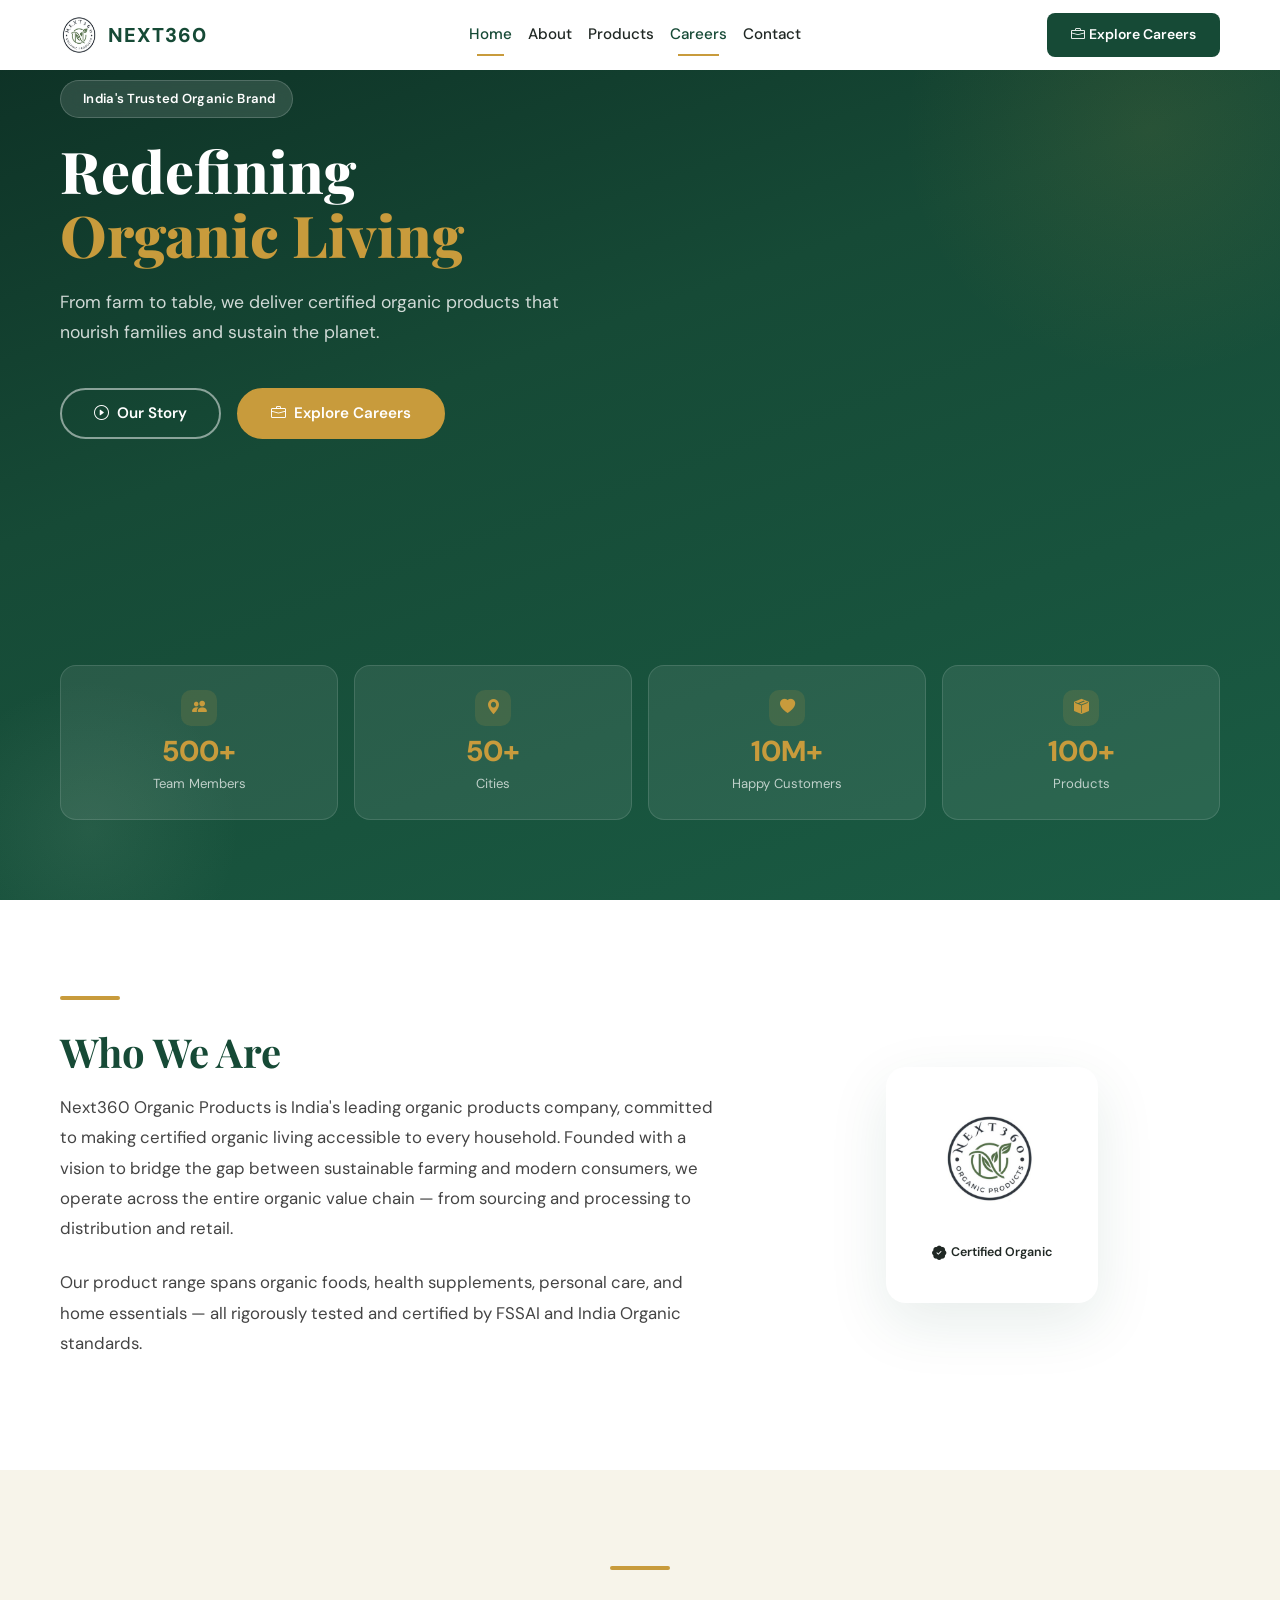
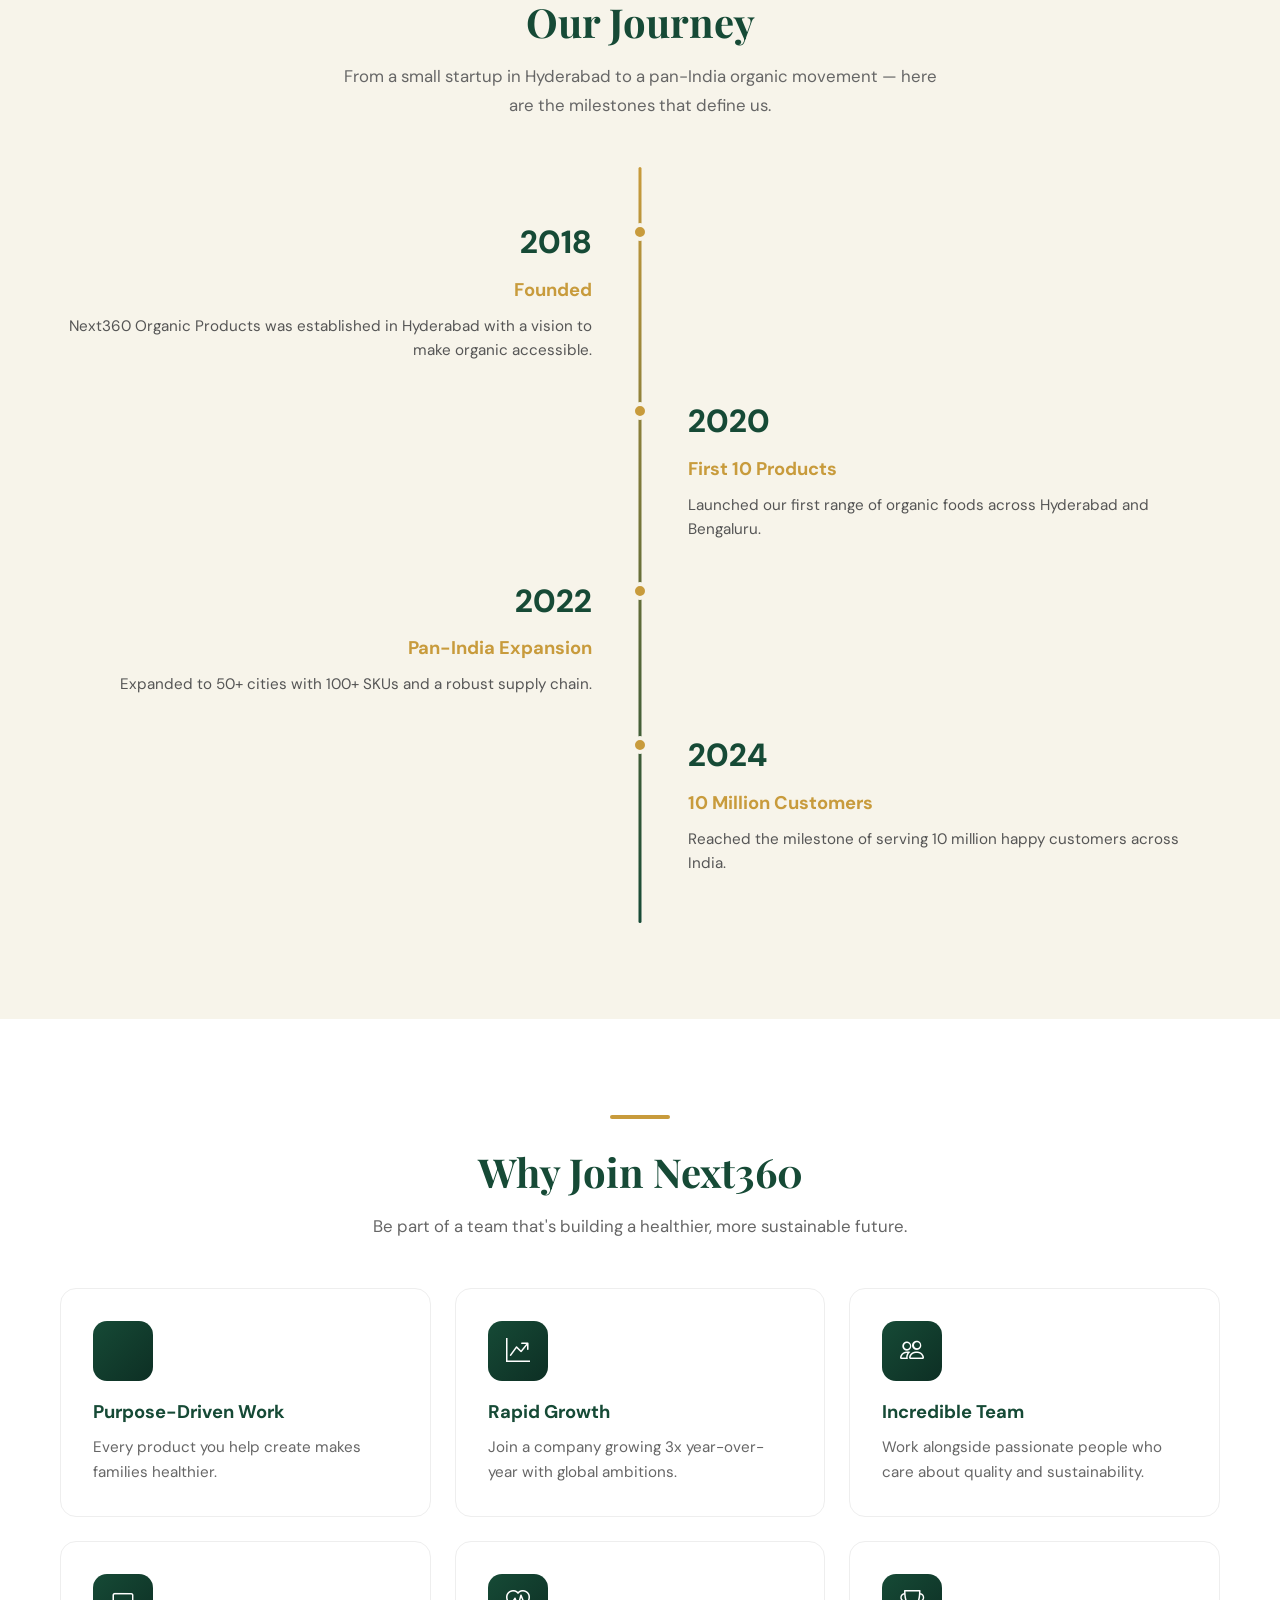
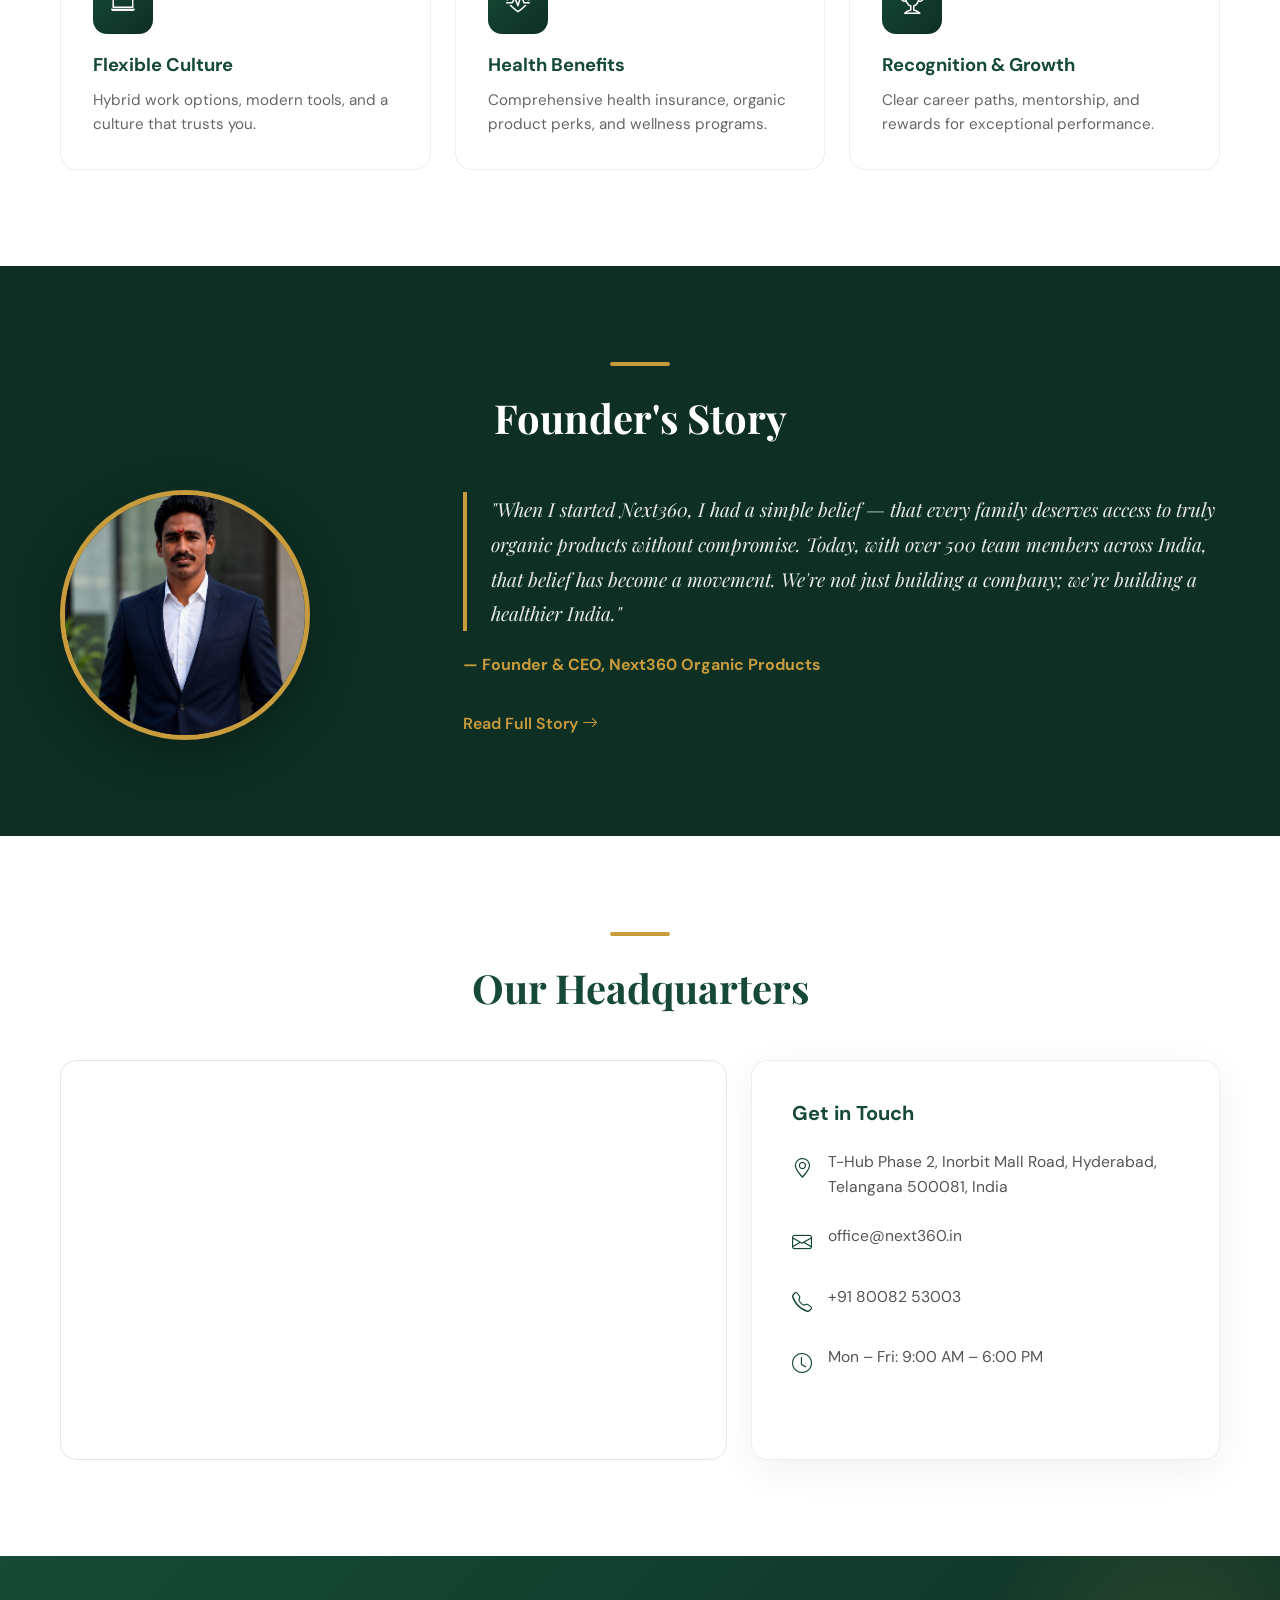
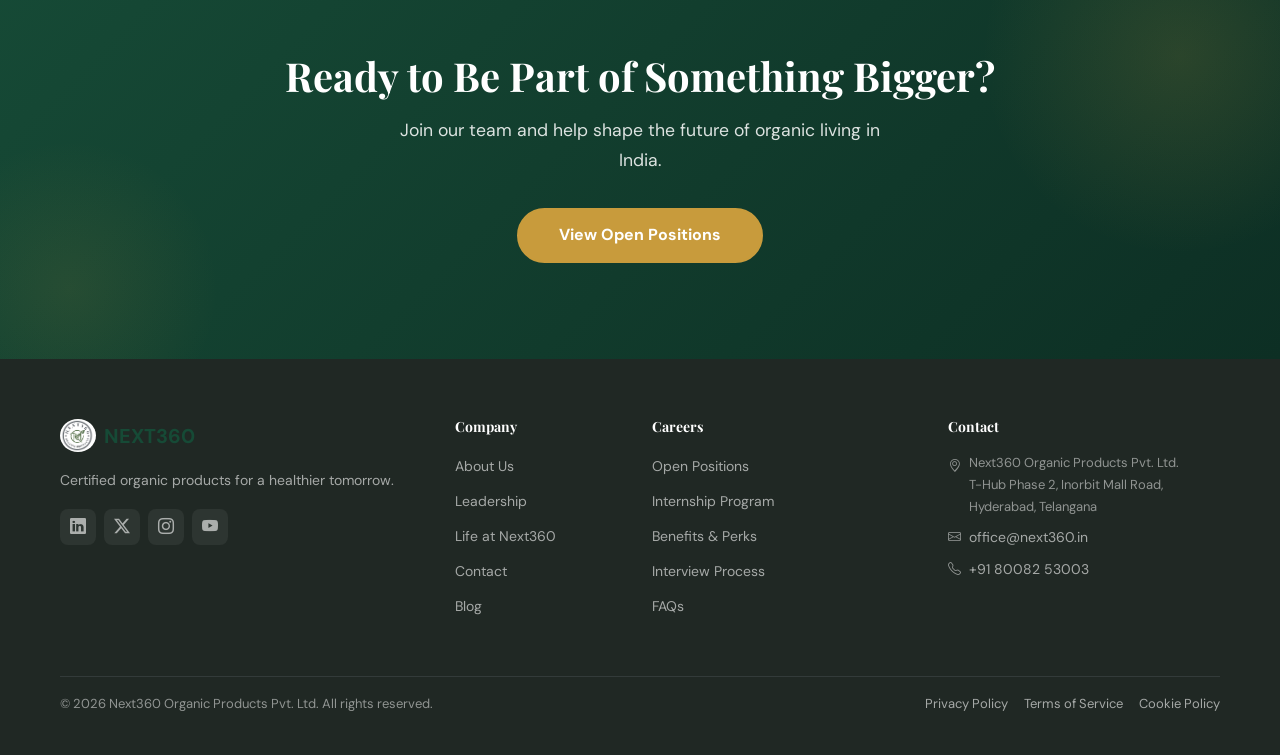
==== home/index.html @ 80139f99 "feat: add Next360 organic website home pages (index, about, products, contact, styles, main.js)" ====
<!DOCTYPE html>
<html lang="en">
<head>
    <meta charset="UTF-8">
    <meta name="viewport" content="width=device-width, initial-scale=1.0">
    <title>Next360 Organic Products | Certified Organic Living</title>
    <meta name="description" content="Next360 Organic Products - India's leading organic products company. Farm to table certified organic foods, supplements, and essentials.">
    <link href="https://cdn.jsdelivr.net/npm/bootstrap@5.3.3/dist/css/bootstrap.min.css" rel="stylesheet">
    <link href="https://cdn.jsdelivr.net/npm/bootstrap-icons@1.11.3/font/bootstrap-icons.min.css" rel="stylesheet">
    <link href="https://fonts.googleapis.com/css2?family=DM+Sans:wght@400;500;600;700;800&family=Playfair+Display:wght@400;600;700;800&display=swap" rel="stylesheet">
    <link rel="stylesheet" href="styles.css">
    <style>
        :root {
            --nx-green: #164A36;
            --nx-green-dark: #0D2F24;
            --nx-cream: #F7F4EA;
            --nx-gold: #C89B3C;
            --nx-charcoal: #202824;
        }

        * {
            margin: 0;
            padding: 0;
            box-sizing: border-box;
        }

        body {
            font-family: 'DM Sans', sans-serif;
            color: var(--nx-charcoal);
            overflow-x: hidden;
        }

        h1, h2, h3, h4, h5, h6, .font-playfair {
            font-family: 'Playfair Display', serif;
        }

        /* ============================================
           NAVBAR
        ============================================ */
        .navbar {
            transition: all 0.4s ease;
            padding: 1rem 0;
            z-index: 1050;
        }

        .navbar.scrolled {
            background: rgba(255, 255, 255, 0.97) !important;
            box-shadow: 0 4px 30px rgba(0, 0, 0, 0.08);
            padding: 0.6rem 0;
        }

        .navbar-brand img {
            height: 40px;
        }

        .navbar-brand .brand-text {
            font-family: 'DM Sans', sans-serif;
            font-weight: 800;
            font-size: 1.35rem;
            color: var(--nx-green);
            letter-spacing: 0.5px;
        }

        .navbar .nav-link {
            font-weight: 500;
            font-size: 0.95rem;
            color: var(--nx-charcoal);
            padding: 0.5rem 1rem;
            transition: color 0.3s ease;
            position: relative;
        }

        .navbar .nav-link::after {
            content: '';
            position: absolute;
            bottom: 0;
            left: 1rem;
            width: 0;
            height: 2px;
            background: var(--nx-gold);
            transition: width 0.3s ease;
        }

        .navbar .nav-link:hover::after,
        .navbar .nav-link.active::after {
            width: calc(100% - 2rem);
        }

        .navbar .nav-link:hover,
        .navbar .nav-link.active {
            color: var(--nx-green);
        }

        .btn-cta-green {
            background: var(--nx-green);
            color: #fff;
            border: none;
            padding: 0.6rem 1.6rem;
            border-radius: 50px;
            font-weight: 600;
            font-size: 0.9rem;
            transition: all 0.3s ease;
        }

        .btn-cta-green:hover {
            background: var(--nx-green-dark);
            color: #fff;
            transform: translateY(-2px);
            box-shadow: 0 6px 20px rgba(22, 74, 54, 0.3);
        }

        .navbar-toggler {
            border: none;
            padding: 0.4rem;
        }

        .navbar-toggler:focus {
            box-shadow: none;
        }

        /* ============================================
           HERO SECTION
        ============================================ */
        .hero {
            min-height: 100vh;
            background: linear-gradient(160deg, var(--nx-green-dark) 0%, var(--nx-green) 40%, #1a5c44 100%);
            position: relative;
            display: flex;
            flex-direction: column;
            justify-content: center;
            overflow: hidden;
        }

        .hero::before {
            content: '';
            position: absolute;
            top: -120px;
            right: -120px;
            width: 500px;
            height: 500px;
            border-radius: 50%;
            background: radial-gradient(circle, rgba(200,155,60,0.10) 0%, transparent 70%);
            pointer-events: none;
            z-index: 0;
        }

        .hero::after {
            content: '';
            position: absolute;
            bottom: -80px;
            left: -60px;
            width: 300px;
            height: 300px;
            border-radius: 50%;
            background: radial-gradient(circle, rgba(143,175,154,0.12) 0%, transparent 70%);
            pointer-events: none;
            z-index: 0;
        }

        .hero-content {
            position: relative;
            z-index: 2;
            padding-top: 80px;
        }

        .hero h1 {
            font-size: 3.6rem;
            font-weight: 800;
            color: #fff;
            line-height: 1.12;
            margin-bottom: 1.25rem;
        }

        .hero h1 .highlight {
            color: var(--nx-gold);
        }

        .hero .hero-sub {
            font-size: 1.1rem;
            color: rgba(255,255,255,0.8);
            max-width: 520px;
            line-height: 1.75;
            margin-bottom: 2.5rem;
        }

        .btn-hero-outline {
            border: 2px solid rgba(255,255,255,0.5);
            color: #fff;
            background: transparent;
            padding: 0.75rem 2rem;
            border-radius: 50px;
            font-weight: 600;
            font-size: 0.95rem;
            transition: all 0.3s ease;
        }

        .btn-hero-outline:hover {
            background: #fff;
            color: var(--nx-green);
            border-color: #fff;
            transform: translateY(-2px);
        }

        .btn-hero-gold {
            background: var(--nx-gold);
            color: #fff;
            border: 2px solid var(--nx-gold);
            padding: 0.75rem 2rem;
            border-radius: 50px;
            font-weight: 600;
            font-size: 0.95rem;
            transition: all 0.3s ease;
        }

        .btn-hero-gold:hover {
            background: #b8892f;
            border-color: #b8892f;
            color: #fff;
            transform: translateY(-2px);
            box-shadow: 0 8px 25px rgba(200, 155, 60, 0.35);
        }

        .hero-stats {
            position: relative;
            z-index: 2;
            margin-top: auto;
            padding-bottom: 80px;
        }

        .stat-card {
            background: rgba(255,255,255,0.08);
            border: 1px solid rgba(255,255,255,0.12);
            border-radius: 16px;
            padding: 1.5rem 1rem;
            text-align: center;
            transition: transform 0.3s ease, background 0.3s ease;
        }

        .stat-card:hover {
            transform: translateY(-4px);
            background: rgba(255,255,255,0.14);
        }

        .stat-card .stat-number {
            font-family: 'DM Sans', sans-serif;
            font-weight: 800;
            font-size: 1.8rem;
            color: var(--nx-gold);
            display: block;
            line-height: 1.2;
        }

        .stat-card .stat-label {
            font-size: 0.82rem;
            color: rgba(255,255,255,0.7);
            margin-top: 0.25rem;
            display: block;
        }

        .stat-icon {
            width: 36px;
            height: 36px;
            border-radius: 10px;
            background: rgba(200,155,60,0.15);
            display: inline-flex;
            align-items: center;
            justify-content: center;
            margin-bottom: 0.5rem;
            font-size: 0.95rem;
            color: var(--nx-gold);
        }

        .hero-badge {
            display: inline-flex;
            align-items: center;
            gap: 6px;
            background: rgba(255,255,255,0.12);
            backdrop-filter: blur(8px);
            border: 1px solid rgba(255,255,255,0.18);
            color: #fff;
            font-size: 0.82rem;
            font-weight: 600;
            padding: 7px 16px;
            border-radius: 99px;
            margin-bottom: 1.2rem;
            letter-spacing: 0.3px;
        }

        .hero-badge i {
            color: var(--nx-gold);
            font-size: 0.9rem;
        }

        @keyframes fadeInUp {
            from { opacity: 0; transform: translateY(24px); }
            to { opacity: 1; transform: translateY(0); }
        }

        .animate-fade-in {
            animation: fadeInUp 0.7s ease both;
        }

        .animate-fade-in:nth-child(2) { animation-delay: 0.1s; }
        .animate-fade-in:nth-child(3) { animation-delay: 0.2s; }
        .animate-fade-in:nth-child(4) { animation-delay: 0.3s; }

        .scroll-indicator {
            display: none;
        }

        .scroll-indicator i {
            font-size: 1.5rem;
            color: rgba(255, 255, 255, 0.6);
        }

        @keyframes scrollBounce {
            0%, 100% { transform: translateX(-50%) translateY(0); }
            50% { transform: translateX(-50%) translateY(10px); }
        }

        /* ============================================
           SECTION COMMON
        ============================================ */
        .section-padding {
            padding: 6rem 0;
        }

        .section-title {
            font-weight: 700;
            font-size: 2.5rem;
            color: var(--nx-green);
            margin-bottom: 1rem;
        }

        .section-subtitle {
            color: #666;
            font-size: 1.05rem;
            max-width: 600px;
        }

        .title-accent {
            display: inline-block;
            width: 60px;
            height: 4px;
            background: var(--nx-gold);
            border-radius: 2px;
            margin-bottom: 1.25rem;
        }

        /* ============================================
           OVERVIEW SECTION
        ============================================ */
        .overview-section .overview-text p {
            font-size: 1.05rem;
            line-height: 1.8;
            color: #444;
        }

        .overview-logo-wrapper {
            display: flex;
            justify-content: center;
            align-items: center;
        }

        .overview-logo-card {
            position: relative;
            background: var(--bg);
            border-radius: 20px;
            padding: 2rem;
            box-shadow: 0 20px 60px rgba(22,74,54,0.10);
            display: flex;
            flex-direction: column;
            align-items: center;
            gap: 1rem;
        }

        .overview-logo-card img {
            width: 120px;
            height: 120px;
            object-fit: contain;
            border-radius: 50%;
            border: 3px solid var(--primary);
            padding: 8px;
            background: var(--bg-alt);
        }

        .overview-logo-ring {
            position: absolute;
            inset: -6px;
            border-radius: 24px;
            border: 2px dashed var(--primary-light);
            opacity: 0.35;
            pointer-events: none;
        }

        .overview-logo-badge {
            font-size: 0.78rem;
            font-weight: 600;
            color: var(--primary);
            background: var(--bg-alt);
            padding: 6px 14px;
            border-radius: 99px;
            display: inline-flex;
            align-items: center;
            gap: 5px;
        }

        .overview-logo-badge i {
            font-size: 0.9rem;
        }

        /* ============================================
           MILESTONES / TIMELINE
        ============================================ */
        .milestones-section {
            background: var(--nx-cream);
        }

        .timeline {
            position: relative;
            padding: 2rem 0;
        }

        .timeline::before {
            content: '';
            position: absolute;
            top: 0;
            left: 50%;
            transform: translateX(-50%);
            width: 3px;
            height: 100%;
            background: linear-gradient(to bottom, var(--nx-gold), var(--nx-green));
            border-radius: 2px;
        }

        .timeline-item {
            position: relative;
            width: 50%;
            padding: 1rem 3rem;
        }

        .timeline-item:nth-child(odd) {
            left: 0;
            text-align: right;
            padding-right: 3rem;
            padding-left: 0;
        }

        .timeline-item:nth-child(even) {
            left: 50%;
            text-align: left;
            padding-left: 3rem;
            padding-right: 0;
        }

        .timeline-dot {
            position: absolute;
            top: 1.5rem;
            width: 18px;
            height: 18px;
            background: var(--nx-gold);
            border: 4px solid var(--nx-cream);
            border-radius: 50%;
            z-index: 2;
        }

        .timeline-item:nth-child(odd) .timeline-dot {
            right: -9px;
        }

        .timeline-item:nth-child(even) .timeline-dot {
            left: -9px;
        }

        .timeline-year {
            font-family: 'DM Sans', sans-serif;
            font-weight: 800;
            font-size: 2rem;
            color: var(--nx-green);
            margin-bottom: 0.3rem;
        }

        .timeline-title {
            font-family: 'DM Sans', sans-serif;
            font-weight: 700;
            font-size: 1.15rem;
            color: var(--nx-gold);
            margin-bottom: 0.5rem;
        }

        .timeline-desc {
            font-size: 0.95rem;
            color: #555;
            line-height: 1.6;
        }

        /* ============================================
           WHY JOIN
        ============================================ */
        .feature-card {
            background: #fff;
            border: 1px solid #eee;
            border-radius: 16px;
            padding: 2rem;
            transition: all 0.35s ease;
            height: 100%;
        }

        .feature-card:hover {
            transform: translateY(-8px);
            box-shadow: 0 20px 50px rgba(22, 74, 54, 0.1);
            border-color: var(--nx-green);
        }

        .feature-icon {
            width: 60px;
            height: 60px;
            background: linear-gradient(135deg, var(--nx-green), var(--nx-green-dark));
            border-radius: 14px;
            display: flex;
            align-items: center;
            justify-content: center;
            margin-bottom: 1.25rem;
        }

        .feature-icon i {
            font-size: 1.5rem;
            color: #fff;
        }

        .feature-card h5 {
            font-family: 'DM Sans', sans-serif;
            font-weight: 700;
            font-size: 1.15rem;
            margin-bottom: 0.75rem;
            color: var(--nx-green);
        }

        .feature-card p {
            font-size: 0.95rem;
            color: #666;
            line-height: 1.6;
            margin: 0;
        }

        /* ============================================
           FOUNDER SECTION
        ============================================ */
        .founder-section {
            background: var(--nx-green-dark);
            color: #fff;
        }

        .founder-section .section-title {
            color: #fff;
        }

        .founder-section .title-accent {
            background: var(--nx-gold);
        }

        .ceo-image {
            width: 250px;
            height: 250px;
            border-radius: 50%;
            object-fit: cover;
            border: 5px solid var(--nx-gold);
            box-shadow: 0 15px 50px rgba(0, 0, 0, 0.3);
        }

        .founder-quote {
            font-family: 'Playfair Display', serif;
            font-size: 1.2rem;
            font-style: italic;
            line-height: 1.8;
            color: rgba(255, 255, 255, 0.9);
            border-left: 4px solid var(--nx-gold);
            padding-left: 1.5rem;
        }

        .founder-attribution {
            font-weight: 700;
            color: var(--nx-gold);
            margin-top: 1.25rem;
            font-size: 1rem;
        }

        .link-read-more {
            color: var(--nx-gold);
            text-decoration: none;
            font-weight: 600;
            transition: color 0.3s ease;
        }

        .link-read-more:hover {
            color: #dbb350;
            text-decoration: underline;
        }

        /* ============================================
           OFFICE LOCATION
        ============================================ */
        .map-placeholder {
            background: var(--nx-green);
            border-radius: 16px;
            min-height: 380px;
            display: flex;
            align-items: center;
            justify-content: center;
            color: #fff;
            font-weight: 600;
            font-size: 1.15rem;
            position: relative;
            overflow: hidden;
        }

        .map-placeholder::before {
            content: '';
            position: absolute;
            width: 200px;
            height: 200px;
            background: rgba(200, 155, 60, 0.1);
            border-radius: 50%;
            top: -50px;
            right: -50px;
        }

        .map-placeholder i {
            font-size: 2rem;
            color: var(--nx-gold);
            margin-bottom: 0.75rem;
            display: block;
        }

        .address-card {
            background: #fff;
            border: 1px solid #eee;
            border-radius: 16px;
            padding: 2.5rem;
            box-shadow: 0 10px 40px rgba(0, 0, 0, 0.06);
        }

        .address-item {
            display: flex;
            align-items: flex-start;
            gap: 1rem;
            margin-bottom: 1.5rem;
        }

        .address-item:last-child {
            margin-bottom: 0;
        }

        .address-item i {
            font-size: 1.25rem;
            color: var(--nx-green);
            margin-top: 0.15rem;
            flex-shrink: 0;
        }

        .address-item span {
            font-size: 0.98rem;
            color: #555;
            line-height: 1.6;
        }

        /* ============================================
           CTA BANNER
        ============================================ */
        .cta-banner {
            background: linear-gradient(135deg, var(--nx-green) 0%, var(--nx-green-dark) 100%);
            position: relative;
            overflow: hidden;
        }

        .cta-banner::before {
            content: '';
            position: absolute;
            top: -100px;
            right: -100px;
            width: 400px;
            height: 400px;
            border-radius: 50%;
            background: radial-gradient(circle, rgba(200, 155, 60, 0.15) 0%, transparent 70%);
        }

        .cta-banner::after {
            content: '';
            position: absolute;
            bottom: -80px;
            left: -80px;
            width: 300px;
            height: 300px;
            border-radius: 50%;
            background: radial-gradient(circle, rgba(200, 155, 60, 0.1) 0%, transparent 70%);
        }

        .cta-banner h2 {
            font-weight: 700;
            font-size: 2.5rem;
            color: #fff;
            margin-bottom: 1rem;
        }

        .cta-banner p {
            font-size: 1.1rem;
            color: rgba(255, 255, 255, 0.85);
            max-width: 500px;
            margin: 0 auto 2rem;
        }

        .btn-cta-gold {
            background: var(--nx-gold);
            color: #fff;
            border: 2px solid var(--nx-gold);
            padding: 0.85rem 2.5rem;
            border-radius: 50px;
            font-weight: 700;
            font-size: 1rem;
            transition: all 0.3s ease;
            position: relative;
            z-index: 2;
        }

        .btn-cta-gold:hover {
            background: #b8892f;
            border-color: #b8892f;
            color: #fff;
            transform: translateY(-3px);
            box-shadow: 0 10px 30px rgba(200, 155, 60, 0.4);
        }

        /* ============================================
           FOOTER
        ============================================ */
        .footer {
            background: var(--nx-charcoal);
            color: rgba(255, 255, 255, 0.75);
        }

        .footer-brand .brand-text {
            font-family: 'DM Sans', sans-serif;
            font-weight: 800;
            font-size: 1.4rem;
            color: #fff;
            letter-spacing: 0.5px;
        }

        .footer-brand img {
            height: 40px;
        }

        .footer-brand p {
            font-size: 0.95rem;
            line-height: 1.7;
            max-width: 300px;
            margin: 1rem 0;
        }

        .footer-social a {
            width: 40px;
            height: 40px;
            border-radius: 50%;
            border: 1px solid rgba(255, 255, 255, 0.2);
            display: inline-flex;
            align-items: center;
            justify-content: center;
            color: rgba(255, 255, 255, 0.7);
            margin-right: 0.5rem;
            transition: all 0.3s ease;
            font-size: 1.05rem;
        }

        .footer-social a:hover {
            background: var(--nx-gold);
            border-color: var(--nx-gold);
            color: #fff;
            transform: translateY(-3px);
        }

        .footer h6 {
            font-family: 'DM Sans', sans-serif;
            font-weight: 700;
            color: #fff;
            font-size: 1.05rem;
            margin-bottom: 1.25rem;
            position: relative;
            padding-bottom: 0.75rem;
        }

        .footer h6::after {
            content: '';
            position: absolute;
            bottom: 0;
            left: 0;
            width: 30px;
            height: 3px;
            background: var(--nx-gold);
            border-radius: 2px;
        }

        .footer-links {
            list-style: none;
            padding: 0;
            margin: 0;
        }

        .footer-links li {
            margin-bottom: 0.65rem;
        }

        .footer-links a {
            color: rgba(255, 255, 255, 0.65);
            text-decoration: none;
            font-size: 0.92rem;
            transition: all 0.3s ease;
            display: inline-flex;
            align-items: center;
            gap: 0.4rem;
        }

        .footer-links a:hover {
            color: var(--nx-gold);
            padding-left: 5px;
        }

        .footer-contact-item {
            display: flex;
            align-items: flex-start;
            gap: 0.75rem;
            margin-bottom: 1rem;
            font-size: 0.92rem;
        }

        .footer-contact-item i {
            color: var(--nx-gold);
            margin-top: 0.2rem;
            flex-shrink: 0;
        }

        .footer-bottom {
            border-top: 1px solid rgba(255, 255, 255, 0.1);
            padding-top: 1.5rem;
            margin-top: 3rem;
        }

        .footer-bottom p {
            font-size: 0.85rem;
            margin: 0;
        }

        .footer-bottom a {
            color: rgba(255, 255, 255, 0.55);
            text-decoration: none;
            margin-left: 1rem;
            transition: color 0.3s ease;
        }

        .footer-bottom a:hover {
            color: var(--nx-gold);
        }

        /* ============================================
           BACK TO TOP
        ============================================ */
        .back-to-top {
            position: fixed;
            bottom: 30px;
            right: 30px;
            width: 48px;
            height: 48px;
            background: var(--nx-green);
            color: #fff;
            border: none;
            border-radius: 50%;
            display: flex;
            align-items: center;
            justify-content: center;
            font-size: 1.25rem;
            cursor: pointer;
            opacity: 0;
            visibility: hidden;
            transition: all 0.4s ease;
            z-index: 1040;
            box-shadow: 0 6px 20px rgba(22, 74, 54, 0.3);
        }

        .back-to-top.visible {
            opacity: 1;
            visibility: visible;
        }

        .back-to-top:hover {
            background: var(--nx-green-dark);
            transform: translateY(-4px);
        }

        /* ============================================
           ANIMATIONS
        ============================================ */
        .fade-up {
            opacity: 0;
            transform: translateY(30px);
            transition: opacity 0.6s ease, transform 0.6s ease;
        }

        .fade-up.visible {
            opacity: 1;
            transform: translateY(0);
        }

        /* ============================================
           RESPONSIVE
        ============================================ */
        @media (max-width: 991.98px) {
            .hero h1 {
                font-size: 2.8rem;
            }

            .stat-card {
                margin-bottom: 1rem;
            }

            .timeline::before {
                left: 20px;
            }

            .timeline-item,
            .timeline-item:nth-child(odd),
            .timeline-item:nth-child(even) {
                width: 100%;
                left: 0;
                text-align: left;
                padding-left: 50px;
                padding-right: 1rem;
            }

            .timeline-item:nth-child(odd) .timeline-dot,
            .timeline-item:nth-child(even) .timeline-dot {
                left: 11px;
                right: auto;
            }

            .section-title {
                font-size: 2rem;
            }

            .cta-banner h2 {
                font-size: 2rem;
            }
        }

        @media (max-width: 575.98px) {
            .hero h1 {
                font-size: 2.2rem;
            }

            .hero .hero-sub {
                font-size: 1rem;
            }

            .hero-stats {
                padding-bottom: 40px;
            }

            .stat-card {
                padding: 1rem 0.75rem;
            }

            .stat-card .stat-number {
                font-size: 1.4rem;
            }

            .ceo-image {
                width: 180px;
                height: 180px;
            }

            .footer-bottom .d-flex {
                flex-direction: column;
                gap: 0.5rem;
            }

            .footer-bottom a {
                margin-left: 0;
            }
        }
    </style>
</head>
<body>

    <!-- ============================================
         NAVBAR
    ============================================ -->
    <nav class="navbar navbar-expand-lg navbar-dark nx-navbar fixed-top">
        <div class="container">
            <a class="navbar-brand d-flex align-items-center gap-2" href="index.html">
                <img src="images/logo.png" alt="Next360 Logo" width="40" height="40" class="rounded-circle">
                <span class="fw-bold fs-5 nx-brand-text">NEXT360</span>
            </a>

            <button class="navbar-toggler border-0" type="button" data-bs-toggle="collapse" data-bs-target="#mainNav" aria-controls="mainNav" aria-expanded="false" aria-label="Toggle navigation">
                <span class="navbar-toggler-icon"></span>
            </button>

            <div class="collapse navbar-collapse" id="mainNav">
                <ul class="navbar-nav mx-auto mb-2 mb-lg-0">
                    <li class="nav-item">
                        <a class="nav-link active" aria-current="page" href="index.html">Home</a>
                    </li>
                    <li class="nav-item">
                        <a class="nav-link" href="about.html">About</a>
                    </li>
                    <li class="nav-item">
                        <a class="nav-link" href="products.html">Products</a>
                    </li>
                    <li class="nav-item">
                        <a class="nav-link" href="../career/next360/index.html">Careers</a>
                    </li>
                    <li class="nav-item">
                        <a class="nav-link" href="contact.html">Contact</a>
                    </li>
                </ul>

                <div class="d-flex align-items-center gap-3">
                    <a href="../career/next360/index.html" class="nx-btn-primary btn-sm d-none d-md-inline-flex align-items-center gap-1">
                        <i class="bi bi-briefcase"></i> Explore Careers
                    </a>
                </div>
            </div>
        </div>
    </nav>

    <!-- ============================================
         HERO SECTION
    ============================================ -->
    <section class="hero" id="hero">
        <div class="container hero-content">
            <div class="row align-items-center">
                <div class="col-lg-7">
                    <div class="hero-badge animate-fade-in"><i class="bi bi-leaf"></i> India's Trusted Organic Brand</div>
                    <h1 class="hero-title animate-fade-in">
                        Redefining<br>
                        <span class="highlight">Organic Living</span>
                    </h1>
                    <p class="hero-sub animate-fade-in">
                        From farm to table, we deliver certified organic products that nourish families and sustain the planet.
                    </p>
                    <div class="d-flex flex-wrap gap-3 animate-fade-in">
                        <a href="about.html" class="btn btn-hero-outline"><i class="bi bi-play-circle me-2"></i>Our Story</a>
                        <a href="../career/next360/index.html" class="btn btn-hero-gold"><i class="bi bi-briefcase me-2"></i>Explore Careers</a>
                    </div>
                </div>
            </div>
        </div>

        <div class="hero-stats">
            <div class="container">
                <div class="row g-3">
                    <div class="col-6 col-lg-3">
                        <div class="stat-card">
                            <div class="stat-icon"><i class="bi bi-people-fill"></i></div>
                            <span class="stat-number">500+</span>
                            <span class="stat-label">Team Members</span>
                        </div>
                    </div>
                    <div class="col-6 col-lg-3">
                        <div class="stat-card">
                            <div class="stat-icon"><i class="bi bi-geo-alt-fill"></i></div>
                            <span class="stat-number">50+</span>
                            <span class="stat-label">Cities</span>
                        </div>
                    </div>
                    <div class="col-6 col-lg-3">
                        <div class="stat-card">
                            <div class="stat-icon"><i class="bi bi-heart-fill"></i></div>
                            <span class="stat-number">10M+</span>
                            <span class="stat-label">Happy Customers</span>
                        </div>
                    </div>
                    <div class="col-6 col-lg-3">
                        <div class="stat-card">
                            <div class="stat-icon"><i class="bi bi-box-seam-fill"></i></div>
                            <span class="stat-number">100+</span>
                            <span class="stat-label">Products</span>
                        </div>
                    </div>
                </div>
            </div>
        </div>

        <div class="scroll-indicator">
            <a href="#overview"><i class="bi bi-chevron-double-down"></i></a>
        </div>
    </section>

    <!-- ============================================
         OVERVIEW SECTION
    ============================================ -->
    <section class="section-padding overview-section" id="overview">
        <div class="container">
            <div class="row align-items-center g-5">
                <div class="col-lg-7 fade-up">
                    <span class="title-accent"></span>
                    <h2 class="section-title">Who We Are</h2>
                    <div class="overview-text">
                        <p class="mb-4">
                            Next360 Organic Products is India's leading organic products company, committed to making certified organic living accessible to every household. Founded with a vision to bridge the gap between sustainable farming and modern consumers, we operate across the entire organic value chain — from sourcing and processing to distribution and retail.
                        </p>
                        <p>
                            Our product range spans organic foods, health supplements, personal care, and home essentials — all rigorously tested and certified by FSSAI and India Organic standards.
                        </p>
                    </div>
                </div>
                <div class="col-lg-5 fade-up">
                    <div class="overview-logo-wrapper">
                        <div class="overview-logo-card">
                            <div class="overview-logo-ring"></div>
                            <img src="images/logo.png" alt="Next360 Organic Products Logo">
                            <span class="overview-logo-badge"><i class="bi bi-patch-check-fill"></i> Certified Organic</span>
                        </div>
                    </div>
                </div>
            </div>
        </div>
    </section>

    <!-- ============================================
         MILESTONES / JOURNEY SECTION
    ============================================ -->
    <section class="section-padding milestones-section" id="journey">
        <div class="container">
            <div class="text-center mb-5 fade-up">
                <span class="title-accent"></span>
                <h2 class="section-title">Our Journey</h2>
                <p class="section-subtitle mx-auto">From a small startup in Hyderabad to a pan-India organic movement — here are the milestones that define us.</p>
            </div>

            <div class="timeline">
                <!-- 2018 -->
                <div class="timeline-item fade-up">
                    <div class="timeline-dot"></div>
                    <div class="timeline-year">2018</div>
                    <div class="timeline-title">Founded</div>
                    <div class="timeline-desc">Next360 Organic Products was established in Hyderabad with a vision to make organic accessible.</div>
                </div>

                <!-- 2020 -->
                <div class="timeline-item fade-up">
                    <div class="timeline-dot"></div>
                    <div class="timeline-year">2020</div>
                    <div class="timeline-title">First 10 Products</div>
                    <div class="timeline-desc">Launched our first range of organic foods across Hyderabad and Bengaluru.</div>
                </div>

                <!-- 2022 -->
                <div class="timeline-item fade-up">
                    <div class="timeline-dot"></div>
                    <div class="timeline-year">2022</div>
                    <div class="timeline-title">Pan-India Expansion</div>
                    <div class="timeline-desc">Expanded to 50+ cities with 100+ SKUs and a robust supply chain.</div>
                </div>

                <!-- 2024 -->
                <div class="timeline-item fade-up">
                    <div class="timeline-dot"></div>
                    <div class="timeline-year">2024</div>
                    <div class="timeline-title">10 Million Customers</div>
                    <div class="timeline-desc">Reached the milestone of serving 10 million happy customers across India.</div>
                </div>
            </div>
        </div>
    </section>

    <!-- ============================================
         WHY JOIN NEXT360
    ============================================ -->
    <section class="section-padding" id="why-join">
        <div class="container">
            <div class="text-center mb-5 fade-up">
                <span class="title-accent"></span>
                <h2 class="section-title">Why Join Next360</h2>
                <p class="section-subtitle mx-auto">Be part of a team that's building a healthier, more sustainable future.</p>
            </div>

            <div class="row g-4">
                <div class="col-lg-4 col-md-6 fade-up">
                    <div class="feature-card">
                        <div class="feature-icon">
                            <i class="bi bi-leaf"></i>
                        </div>
                        <h5>Purpose-Driven Work</h5>
                        <p>Every product you help create makes families healthier.</p>
                    </div>
                </div>

                <div class="col-lg-4 col-md-6 fade-up">
                    <div class="feature-card">
                        <div class="feature-icon">
                            <i class="bi bi-graph-up-arrow"></i>
                        </div>
                        <h5>Rapid Growth</h5>
                        <p>Join a company growing 3x year-over-year with global ambitions.</p>
                    </div>
                </div>

                <div class="col-lg-4 col-md-6 fade-up">
                    <div class="feature-card">
                        <div class="feature-icon">
                            <i class="bi bi-people"></i>
                        </div>
                        <h5>Incredible Team</h5>
                        <p>Work alongside passionate people who care about quality and sustainability.</p>
                    </div>
                </div>

                <div class="col-lg-4 col-md-6 fade-up">
                    <div class="feature-card">
                        <div class="feature-icon">
                            <i class="bi bi-laptop"></i>
                        </div>
                        <h5>Flexible Culture</h5>
                        <p>Hybrid work options, modern tools, and a culture that trusts you.</p>
                    </div>
                </div>

                <div class="col-lg-4 col-md-6 fade-up">
                    <div class="feature-card">
                        <div class="feature-icon">
                            <i class="bi bi-heart-pulse"></i>
                        </div>
                        <h5>Health Benefits</h5>
                        <p>Comprehensive health insurance, organic product perks, and wellness programs.</p>
                    </div>
                </div>

                <div class="col-lg-4 col-md-6 fade-up">
                    <div class="feature-card">
                        <div class="feature-icon">
                            <i class="bi bi-trophy"></i>
                        </div>
                        <h5>Recognition &amp; Growth</h5>
                        <p>Clear career paths, mentorship, and rewards for exceptional performance.</p>
                    </div>
                </div>
            </div>
        </div>
    </section>

    <!-- ============================================
         FOUNDER SECTION
    ============================================ -->
    <section class="section-padding founder-section" id="founder">
        <div class="container">
            <div class="text-center mb-5 fade-up">
                <span class="title-accent"></span>
                <h2 class="section-title">Founder's Story</h2>
            </div>

            <div class="row align-items-center g-5 fade-up">
                <div class="col-lg-4 text-center">
                    <img src="images/ceo.png" alt="Founder & CEO - Next360 Organic Products" class="ceo-image">
                </div>
                <div class="col-lg-8">
                    <blockquote class="founder-quote">
                        "When I started Next360, I had a simple belief — that every family deserves access to truly organic products without compromise. Today, with over 500 team members across India, that belief has become a movement. We're not just building a company; we're building a healthier India."
                    </blockquote>
                    <p class="founder-attribution">— Founder &amp; CEO, Next360 Organic Products</p>
                    <a href="about.html" class="link-read-more mt-3 d-inline-block">Read Full Story <i class="bi bi-arrow-right"></i></a>
                </div>
            </div>
        </div>
    </section>

    <!-- ============================================
         OFFICE LOCATION
    ============================================ -->
    <section class="section-padding" id="office">
        <div class="container">
            <div class="text-center mb-5 fade-up">
                <span class="title-accent"></span>
                <h2 class="section-title">Our Headquarters</h2>
            </div>

            <div class="row g-4 align-items-stretch">
                <div class="col-lg-7 fade-up">
                    <div style="border-radius:16px;overflow:hidden;height:400px;border:1px solid var(--border);">
                        <iframe src="https://www.google.com/maps/embed?pb=!1m18!1m12!1m3!1d3806.2!2d78.3856!3d17.4393!2m3!1f0!2f0!3f0!3m2!1i1024!2i768!4f13.1!3m3!1m2!1s0x3bcb99c2e3e3e3e3%3A0x1234567890abcdef!2sT-Hub%20Phase%202!5e0!3m2!1sen!2sin!4v1234567890" width="100%" height="400" style="border:0;" allowfullscreen="" loading="lazy" referrerpolicy="no-referrer-when-downgrade" title="Next360 Office - T-Hub Phase 2 Hyderabad"></iframe>
                    </div>
                </div>
                <div class="col-lg-5 fade-up">
                    <div class="address-card h-100">
                        <h5 class="fw-bold mb-4" style="color:var(--nx-green); font-family:'DM Sans',sans-serif;">Get in Touch</h5>

                        <div class="address-item">
                            <i class="bi bi-geo-alt"></i>
                            <span>T-Hub Phase 2, Inorbit Mall Road, Hyderabad, Telangana 500081, India</span>
                        </div>

                        <div class="address-item">
                            <i class="bi bi-envelope"></i>
                            <span>office@next360.in</span>
                        </div>

                        <div class="address-item">
                            <i class="bi bi-telephone"></i>
                            <span>+91 80082 53003</span>
                        </div>

                        <div class="address-item">
                            <i class="bi bi-clock"></i>
                            <span>Mon – Fri: 9:00 AM – 6:00 PM</span>
                        </div>
                    </div>
                </div>
            </div>
        </div>
    </section>

    <!-- ============================================
         CTA BANNER
    ============================================ -->
    <section class="section-padding cta-banner text-center" id="cta">
        <div class="container position-relative" style="z-index:2;">
            <h2 class="fade-up">Ready to Be Part of Something Bigger?</h2>
            <p class="fade-up">Join our team and help shape the future of organic living in India.</p>
            <a href="../career/next360/index.html" class="btn btn-cta-gold fade-up">View Open Positions</a>
        </div>
    </section>

    <!-- ============================================
         FOOTER
    ============================================ -->
    <footer class="nx-footer">
        <div class="container">
            <div class="row g-4">
                <div class="col-lg-4 col-md-6">
                    <div class="d-flex align-items-center gap-2 mb-3">
                        <img src="images/logo.png" alt="Next360 Logo" width="36" height="36" class="rounded-circle">
                        <span class="fw-bold fs-5" style="color:var(--nx-green);font-family:'DM Sans',sans-serif;">NEXT360</span>
                    </div>
                    <p style="color:rgba(255,255,255,0.6);font-size:14px;">Certified organic products for a healthier tomorrow.</p>
                    <div class="d-flex gap-2 mt-3">
                        <a href="#" class="nx-social-link" aria-label="LinkedIn"><i class="bi bi-linkedin"></i></a>
                        <a href="#" class="nx-social-link" aria-label="Twitter"><i class="bi bi-twitter-x"></i></a>
                        <a href="#" class="nx-social-link" aria-label="Instagram"><i class="bi bi-instagram"></i></a>
                        <a href="#" class="nx-social-link" aria-label="YouTube"><i class="bi bi-youtube"></i></a>
                    </div>
                </div>

                <div class="col-lg-2 col-md-6">
                    <h6 class="text-white fw-bold mb-3" style="font-size:14px;">Company</h6>
                    <ul class="list-unstyled mb-0">
                        <li class="mb-2"><a href="about.html" class="nx-footer-link">About Us</a></li>
                        <li class="mb-2"><a href="#" class="nx-footer-link">Leadership</a></li>
                        <li class="mb-2"><a href="#" class="nx-footer-link">Life at Next360</a></li>
                        <li class="mb-2"><a href="contact.html" class="nx-footer-link">Contact</a></li>
                        <li class="mb-2"><a href="#" class="nx-footer-link">Blog</a></li>
                    </ul>
                </div>

                <div class="col-lg-3 col-md-6">
                    <h6 class="text-white fw-bold mb-3" style="font-size:14px;">Careers</h6>
                    <ul class="list-unstyled mb-0">
                        <li class="mb-2"><a href="../career/next360/index.html" class="nx-footer-link">Open Positions</a></li>
                        <li class="mb-2"><a href="#" class="nx-footer-link">Internship Program</a></li>
                        <li class="mb-2"><a href="#" class="nx-footer-link">Benefits &amp; Perks</a></li>
                        <li class="mb-2"><a href="#" class="nx-footer-link">Interview Process</a></li>
                        <li class="mb-2"><a href="#" class="nx-footer-link">FAQs</a></li>
                    </ul>
                </div>

                <div class="col-lg-3 col-md-6">
                    <h6 class="text-white fw-bold mb-3" style="font-size:14px;">Contact</h6>
                    <ul class="list-unstyled mb-0">
                        <li class="d-flex align-items-start gap-2 mb-2">
                            <i class="bi bi-geo-alt text-white-50 mt-1" style="font-size:13px;"></i>
                            <span class="text-white-50" style="font-size:13px;">Next360 Organic Products Pvt. Ltd.<br>T-Hub Phase 2, Inorbit Mall Road, Hyderabad, Telangana</span>
                        </li>
                        <li class="d-flex align-items-center gap-2 mb-2">
                            <i class="bi bi-envelope text-white-50" style="font-size:13px;"></i>
                            <a href="mailto:office@next360.in" class="nx-footer-link">office@next360.in</a>
                        </li>
                        <li class="d-flex align-items-center gap-2 mb-2">
                            <i class="bi bi-telephone text-white-50" style="font-size:13px;"></i>
                            <a href="tel:+918008253003" class="nx-footer-link">+91 80082 53003</a>
                        </li>
                    </ul>
                </div>
            </div>

            <hr class="border-secondary mt-5 mb-3">
            <div class="d-flex flex-wrap justify-content-between align-items-center pb-3">
                <p class="text-white-50 mb-0" style="font-size:13px;">&copy; 2026 Next360 Organic Products Pvt. Ltd. All rights reserved.</p>
                <div class="d-flex gap-3">
                    <a href="#" class="nx-footer-link" style="font-size:13px;">Privacy Policy</a>
                    <a href="#" class="nx-footer-link" style="font-size:13px;">Terms of Service</a>
                    <a href="#" class="nx-footer-link" style="font-size:13px;">Cookie Policy</a>
                </div>
            </div>
        </div>
    </footer>

    <!-- ============================================
         BACK TO TOP BUTTON
    ============================================ -->
    <button class="back-to-top" id="backToTop" aria-label="Back to top">
        <i class="bi bi-arrow-up"></i>
    </button>

    <!-- ============================================
         SCRIPTS
    ============================================ -->
    <script src="https://cdn.jsdelivr.net/npm/bootstrap@5.3.3/dist/js/bootstrap.bundle.min.js"></script>
    <script src="main.js" defer></script>
    <script>
        // Navbar scroll effect
        (function() {
            const navbar = document.getElementById('mainNavbar');
            window.addEventListener('scroll', function() {
                if (window.scrollY > 50) {
                    navbar.classList.add('scrolled');
                } else {
                    navbar.classList.remove('scrolled');
                }
            });
        })();

        // Back to top button
        (function() {
            const btn = document.getElementById('backToTop');
            window.addEventListener('scroll', function() {
                if (window.scrollY > 400) {
                    btn.classList.add('visible');
                } else {
                    btn.classList.remove('visible');
                }
            });
            btn.addEventListener('click', function() {
                window.scrollTo({ top: 0, behavior: 'smooth' });
            });
        })();

        // Scroll-triggered fade-up animations
        (function() {
            const observer = new IntersectionObserver(function(entries) {
                entries.forEach(function(entry) {
                    if (entry.isIntersecting) {
                        entry.target.classList.add('visible');
                    }
                });
            }, { threshold: 0.15, rootMargin: '0px 0px -40px 0px' });

            document.querySelectorAll('.fade-up').forEach(function(el) {
                observer.observe(el);
            });
        })();

        // Smooth scroll for anchor links
        document.querySelectorAll('a[href^="#"]').forEach(function(anchor) {
            anchor.addEventListener('click', function(e) {
                const target = document.querySelector(this.getAttribute('href'));
                if (target) {
                    e.preventDefault();
                    target.scrollIntoView({ behavior: 'smooth', block: 'start' });
                }
            });
        });
    </script>
</body>
</html>
---- home/styles.css ----
/* ============================================================
   Next360 Organic Products — Main Stylesheet
   ============================================================ */

/* ------------------------------------------------------------
   1. ROOT VARIABLES & GLOBAL RESET
   ------------------------------------------------------------ */

:root {
    --nx-green: #164A36;
    --nx-green-dark: #0D2F24;
    --nx-green-light: #e8f5ee;
    --nx-sage: #8FAF9A;
    --nx-cream: #F7F4EA;
    --nx-white: #FFFFFF;
    --nx-charcoal: #202824;
    --nx-gold: #C89B3C;
    --border: #E8E6E1;
    --gray-50: #F9FAFB;
    --gray-100: #F3F4F6;
    --gray-200: #E5E7EB;
    --gray-300: #D1D5DB;
    --gray-400: #9CA3AF;
    --gray-500: #6B7280;
    --gray-600: #4B5563;
    --gray-700: #374151;
    --gray-800: #1F2937;
    --gray-900: #111827;
}

*,
*::before,
*::after {
    box-sizing: border-box;
    margin: 0;
    padding: 0;
}

html {
    scroll-behavior: smooth;
    -webkit-text-size-adjust: 100%;
}

body {
    font-family: 'DM Sans', sans-serif;
    font-size: 16px;
    line-height: 1.7;
    color: var(--gray-700);
    background-color: var(--nx-white);
    -webkit-font-smoothing: antialiased;
    -moz-osx-font-smoothing: grayscale;
    overflow-x: hidden;
}

img {
    max-width: 100%;
    height: auto;
    display: block;
}

a {
    text-decoration: none;
    color: inherit;
    transition: color 0.3s ease;
}

ul,
ol {
    list-style: none;
}

h1, h2, h3, h4, h5, h6 {
    font-family: 'Playfair Display', serif;
    color: var(--nx-charcoal);
    line-height: 1.2;
    font-weight: 700;
}

h1 { font-size: 3.25rem; }
h2 { font-size: 2.5rem; }
h3 { font-size: 1.75rem; }
h4 { font-size: 1.375rem; }

p {
    margin-bottom: 1rem;
    color: var(--gray-600);
}

.container {
    width: 100%;
    max-width: 1200px;
    margin: 0 auto;
    padding: 0 20px;
}

/* ------------------------------------------------------------
   2. BUTTONS
   ------------------------------------------------------------ */

.btn-nx-primary,
.btn-nx-gold,
.btn-nx-outline {
    display: inline-flex;
    align-items: center;
    justify-content: center;
    gap: 8px;
    padding: 14px 32px;
    font-family: 'DM Sans', sans-serif;
    font-size: 0.9375rem;
    font-weight: 600;
    border: 2px solid transparent;
    border-radius: 50px;
    cursor: pointer;
    transition: all 0.3s ease;
    text-decoration: none;
    white-space: nowrap;
}

.btn-nx-primary {
    background-color: var(--nx-green);
    color: var(--nx-white);
    border-color: var(--nx-green);
}

.btn-nx-primary:hover {
    background-color: var(--nx-green-dark);
    border-color: var(--nx-green-dark);
    transform: translateY(-2px);
    box-shadow: 0 8px 25px rgba(22, 74, 54, 0.35);
}

.btn-nx-gold {
    background-color: var(--nx-gold);
    color: var(--nx-white);
    border-color: var(--nx-gold);
}

.btn-nx-gold:hover {
    background-color: #b5892f;
    border-color: #b5892f;
    transform: translateY(-2px);
    box-shadow: 0 8px 25px rgba(200, 155, 60, 0.35);
}

.btn-nx-outline {
    background-color: transparent;
    color: var(--nx-white);
    border-color: var(--nx-white);
}

.btn-nx-outline:hover {
    background-color: var(--nx-white);
    color: var(--nx-green);
    transform: translateY(-2px);
}

/* ------------------------------------------------------------
   3. NAVBAR
   ------------------------------------------------------------ */

.nx-navbar {
    position: fixed;
    top: 0;
    left: 0;
    width: 100%;
    height: 70px;
    background-color: var(--nx-white);
    display: flex;
    align-items: center;
    z-index: 1050;
    transition: box-shadow 0.3s ease, background-color 0.3s ease;
}

.nx-navbar.scrolled,
.nx-navbar.shadow {
    box-shadow: 0 2px 20px rgba(0, 0, 0, 0.08);
}

.nx-navbar .container {
    display: flex;
    align-items: center;
    justify-content: space-between;
    width: 100%;
}

.nx-navbar-brand {
    display: flex;
    align-items: center;
    gap: 10px;
    font-family: 'Playfair Display', serif;
    font-size: 1.5rem;
    font-weight: 700;
    color: var(--nx-green);
    text-decoration: none;
}

.nx-navbar-brand img {
    height: 40px;
    width: auto;
}

.nx-nav-links {
    display: flex;
    align-items: center;
    gap: 32px;
}

.nx-nav-links a {
    font-size: 0.9375rem;
    font-weight: 500;
    color: var(--gray-500);
    text-decoration: none;
    transition: color 0.3s ease;
    position: relative;
}

.nx-nav-links a::after {
    content: '';
    position: absolute;
    bottom: -4px;
    left: 0;
    width: 0;
    height: 2px;
    background-color: var(--nx-green);
    transition: width 0.3s ease;
}

.nx-nav-links a:hover,
.nx-nav-links a.active {
    color: var(--nx-green);
}

.nx-nav-links a:hover::after,
.nx-nav-links a.active::after {
    width: 100%;
}

.nx-navbar-cta {
    display: inline-flex;
    align-items: center;
    gap: 8px;
    padding: 10px 24px;
    font-size: 0.875rem;
    font-weight: 600;
    color: var(--nx-white);
    background-color: var(--nx-green);
    border: none;
    border-radius: 50px;
    cursor: pointer;
    transition: all 0.3s ease;
    text-decoration: none;
}

.nx-navbar-cta:hover {
    background-color: var(--nx-green-dark);
    transform: translateY(-1px);
    box-shadow: 0 4px 15px rgba(22, 74, 54, 0.3);
}

/* Mobile toggle */
.nx-nav-toggle {
    display: none;
    flex-direction: column;
    gap: 5px;
    background: none;
    border: none;
    cursor: pointer;
    padding: 4px;
}

.nx-nav-toggle span {
    display: block;
    width: 24px;
    height: 2px;
    background-color: var(--nx-charcoal);
    border-radius: 2px;
    transition: all 0.3s ease;
}

/* ------------------------------------------------------------
   4. HERO SECTION
   ------------------------------------------------------------ */

.nx-hero {
    position: relative;
    min-height: 100vh;
    display: flex;
    align-items: center;
    justify-content: center;
    background-color: var(--nx-green-dark);
    overflow: hidden;
    padding: 120px 0 80px;
}

.nx-hero::before {
    content: '';
    position: absolute;
    top: 0;
    left: 0;
    width: 100%;
    height: 100%;
    background: linear-gradient(
        135deg,
        rgba(13, 47, 36, 0.97) 0%,
        rgba(22, 74, 54, 0.92) 40%,
        rgba(143, 175, 154, 0.15) 100%
    );
    animation: heroGradient 12s ease-in-out infinite alternate;
    z-index: 1;
}

@keyframes heroGradient {
    0% {
        background: linear-gradient(
            135deg,
            rgba(13, 47, 36, 0.97) 0%,
            rgba(22, 74, 54, 0.92) 40%,
            rgba(143, 175, 154, 0.15) 100%
        );
    }
    100% {
        background: linear-gradient(
            135deg,
            rgba(22, 74, 54, 0.95) 0%,
            rgba(13, 47, 36, 0.94) 40%,
            rgba(200, 155, 60, 0.12) 100%
        );
    }
}

.nx-hero .container {
    position: relative;
    z-index: 2;
    text-align: center;
}

.nx-hero-badge {
    display: inline-flex;
    align-items: center;
    gap: 8px;
    padding: 8px 20px;
    background-color: rgba(255, 255, 255, 0.1);
    border: 1px solid rgba(255, 255, 255, 0.2);
    border-radius: 50px;
    color: var(--nx-sage);
    font-size: 0.875rem;
    font-weight: 500;
    margin-bottom: 28px;
    backdrop-filter: blur(10px);
}

.nx-hero h1 {
    font-size: 4rem;
    color: var(--nx-white);
    margin-bottom: 24px;
    max-width: 800px;
    margin-left: auto;
    margin-right: auto;
    line-height: 1.1;
}

.nx-hero h1 span {
    color: var(--nx-gold);
}

.nx-hero-subtitle {
    font-size: 1.2rem;
    color: var(--nx-sage);
    max-width: 600px;
    margin: 0 auto 40px;
    line-height: 1.7;
}

.nx-hero-buttons {
    display: flex;
    align-items: center;
    justify-content: center;
    gap: 16px;
    flex-wrap: wrap;
    margin-bottom: 60px;
}

/* Hero floating stat cards */
.nx-hero-stats {
    display: flex;
    align-items: center;
    justify-content: center;
    gap: 24px;
    flex-wrap: wrap;
}

.nx-hero-stat-card {
    background: rgba(255, 255, 255, 0.08);
    backdrop-filter: blur(20px);
    -webkit-backdrop-filter: blur(20px);
    border: 1px solid rgba(255, 255, 255, 0.12);
    border-radius: 16px;
    padding: 24px 32px;
    text-align: center;
    min-width: 170px;
    animation: floatCard 6s ease-in-out infinite;
}

.nx-hero-stat-card:nth-child(2) {
    animation-delay: 1.5s;
}

.nx-hero-stat-card:nth-child(3) {
    animation-delay: 3s;
}

.nx-hero-stat-card .stat-number {
    display: block;
    font-family: 'Playfair Display', serif;
    font-size: 2rem;
    font-weight: 700;
    color: var(--nx-white);
    line-height: 1;
    margin-bottom: 6px;
}

.nx-hero-stat-card .stat-label {
    font-size: 0.8125rem;
    color: var(--nx-sage);
    font-weight: 500;
}

@keyframes floatCard {
    0%, 100% { transform: translateY(0); }
    50% { transform: translateY(-10px); }
}

/* Scroll indicator */
.nx-scroll-indicator {
    position: absolute;
    bottom: 30px;
    left: 50%;
    transform: translateX(-50%);
    z-index: 2;
    display: flex;
    flex-direction: column;
    align-items: center;
    gap: 8px;
    color: rgba(255, 255, 255, 0.5);
    font-size: 0.75rem;
    font-weight: 500;
    letter-spacing: 1px;
    text-transform: uppercase;
    animation: pulseScroll 2s ease-in-out infinite;
}

.nx-scroll-indicator .scroll-mouse {
    width: 24px;
    height: 38px;
    border: 2px solid rgba(255, 255, 255, 0.4);
    border-radius: 12px;
    position: relative;
}

.nx-scroll-indicator .scroll-mouse::after {
    content: '';
    position: absolute;
    top: 8px;
    left: 50%;
    transform: translateX(-50%);
    width: 3px;
    height: 8px;
    background-color: rgba(255, 255, 255, 0.6);
    border-radius: 3px;
    animation: scrollWheel 1.8s ease-in-out infinite;
}

@keyframes scrollWheel {
    0% { opacity: 1; transform: translateX(-50%) translateY(0); }
    100% { opacity: 0; transform: translateX(-50%) translateY(12px); }
}

@keyframes pulseScroll {
    0%, 100% { opacity: 1; }
    50% { opacity: 0.5; }
}

/* ------------------------------------------------------------
   5. SECTION TITLES
   ------------------------------------------------------------ */

.nx-section-title {
    text-align: center;
    margin-bottom: 56px;
}

.nx-section-title .overline {
    display: block;
    font-family: 'DM Sans', sans-serif;
    font-size: 0.8125rem;
    font-weight: 600;
    color: var(--nx-green);
    text-transform: uppercase;
    letter-spacing: 2px;
    margin-bottom: 12px;
}

.nx-section-title h2 {
    font-size: 2.25rem;
    color: var(--nx-charcoal);
    margin-bottom: 16px;
}

.nx-section-title .title-accent {
    display: block;
    width: 40px;
    height: 3px;
    background-color: var(--nx-green);
    margin: 0 auto 16px;
    border-radius: 3px;
}

.nx-section-title p {
    max-width: 580px;
    margin: 0 auto;
    color: var(--gray-500);
    font-size: 1.0625rem;
}

/* ------------------------------------------------------------
   6. OVERVIEW SECTION
   ------------------------------------------------------------ */

.nx-overview {
    padding: 100px 0;
    background-color: var(--nx-white);
}

.nx-overview-grid {
    display: grid;
    grid-template-columns: 1fr 1fr;
    gap: 60px;
    align-items: center;
}

.nx-overview-logo {
    display: flex;
    justify-content: center;
}

.nx-overview-logo img {
    width: 100%;
    max-width: 400px;
    border-radius: 16px;
    box-shadow: 0 20px 60px rgba(0, 0, 0, 0.1);
}

.nx-overview-content h3 {
    font-size: 1.75rem;
    margin-bottom: 20px;
    color: var(--nx-charcoal);
}

.nx-overview-content p {
    font-size: 1rem;
    line-height: 1.8;
    color: var(--gray-600);
}

/* ------------------------------------------------------------
   7. TIMELINE
   ------------------------------------------------------------ */

.nx-timeline {
    padding: 100px 0;
    background-color: var(--nx-cream);
}

.nx-timeline-wrapper {
    position: relative;
    max-width: 900px;
    margin: 0 auto;
    padding: 20px 0;
}

.nx-timeline-wrapper::before {
    content: '';
    position: absolute;
    top: 0;
    left: 50%;
    transform: translateX(-50%);
    width: 3px;
    height: 100%;
    background-color: var(--nx-green-light);
    border-radius: 3px;
}

.nx-timeline-item {
    position: relative;
    width: 50%;
    padding: 20px 40px;
}

.nx-timeline-item:nth-child(odd) {
    left: 0;
    text-align: right;
    padding-right: 60px;
}

.nx-timeline-item:nth-child(even) {
    left: 50%;
    text-align: left;
    padding-left: 60px;
}

.nx-timeline-dot {
    position: absolute;
    top: 30px;
    width: 18px;
    height: 18px;
    background-color: var(--nx-green);
    border: 4px solid var(--nx-white);
    border-radius: 50%;
    box-shadow: 0 0 0 3px var(--nx-green-light);
    z-index: 1;
}

.nx-timeline-item:nth-child(odd) .nx-timeline-dot {
    right: -9px;
}

.nx-timeline-item:nth-child(even) .nx-timeline-dot {
    left: -9px;
}

.nx-timeline-year {
    font-family: 'Playfair Display', serif;
    font-size: 1.125rem;
    font-weight: 700;
    color: var(--nx-green);
    margin-bottom: 6px;
}

.nx-timeline-content {
    background-color: var(--nx-white);
    border-radius: 12px;
    padding: 24px;
    box-shadow: 0 4px 20px rgba(0, 0, 0, 0.06);
}

.nx-timeline-content h4 {
    font-size: 1.125rem;
    margin-bottom: 8px;
    color: var(--nx-charcoal);
}

.nx-timeline-content p {
    font-size: 0.9375rem;
    color: var(--gray-500);
    margin-bottom: 0;
}

/* ------------------------------------------------------------
   8. FEATURE CARDS
   ------------------------------------------------------------ */

.nx-features {
    padding: 100px 0;
    background-color: var(--nx-white);
}

.nx-features-grid {
    display: grid;
    grid-template-columns: repeat(3, 1fr);
    gap: 32px;
}

.nx-feature-card {
    background-color: var(--nx-white);
    border: 1px solid var(--border);
    border-radius: 16px;
    padding: 32px;
    transition: transform 0.35s ease, box-shadow 0.35s ease;
    position: relative;
    overflow: hidden;
}

.nx-feature-card::before {
    content: '';
    position: absolute;
    top: 0;
    left: 0;
    width: 100%;
    height: 3px;
    background: linear-gradient(90deg, var(--nx-green), var(--nx-sage));
    opacity: 0;
    transition: opacity 0.35s ease;
}

.nx-feature-card:hover {
    transform: translateY(-8px);
    box-shadow: 0 20px 50px rgba(22, 74, 54, 0.12);
}

.nx-feature-card:hover::before {
    opacity: 1;
}

.nx-feature-icon {
    width: 60px;
    height: 60px;
    border-radius: 50%;
    background-color: var(--nx-green-light);
    display: flex;
    align-items: center;
    justify-content: center;
    margin-bottom: 24px;
    font-size: 1.5rem;
    color: var(--nx-green);
    transition: background-color 0.3s ease, color 0.3s ease;
}

.nx-feature-card:hover .nx-feature-icon {
    background-color: var(--nx-green);
    color: var(--nx-white);
}

.nx-feature-card h4 {
    font-size: 1.25rem;
    margin-bottom: 12px;
    color: var(--nx-charcoal);
}

.nx-feature-card p {
    font-size: 0.9375rem;
    color: var(--gray-500);
    margin-bottom: 0;
    line-height: 1.7;
}

/* ------------------------------------------------------------
   9. FOUNDER SECTION
   ------------------------------------------------------------ */

.nx-founder {
    padding: 100px 0;
    background-color: var(--nx-charcoal);
    position: relative;
    overflow: hidden;
}

.nx-founder::before {
    content: '';
    position: absolute;
    top: -50%;
    right: -10%;
    width: 500px;
    height: 500px;
    border-radius: 50%;
    background: radial-gradient(circle, rgba(200, 155, 60, 0.08) 0%, transparent 70%);
    pointer-events: none;
}

.nx-founder-grid {
    display: grid;
    grid-template-columns: 1fr 1.2fr;
    gap: 60px;
    align-items: center;
}

.nx-founder-image {
    position: relative;
    display: flex;
    justify-content: center;
}

.nx-founder-image img {
    width: 280px;
    height: 280px;
    object-fit: cover;
    border-radius: 50%;
    border: 5px solid var(--nx-gold);
    box-shadow: 0 0 0 12px rgba(200, 155, 60, 0.15), 0 20px 60px rgba(0, 0, 0, 0.3);
}

.nx-founder-content {
    color: var(--nx-white);
}

.nx-founder-content .overline {
    display: block;
    font-family: 'DM Sans', sans-serif;
    font-size: 0.8125rem;
    font-weight: 600;
    color: var(--nx-gold);
    text-transform: uppercase;
    letter-spacing: 2px;
    margin-bottom: 12px;
}

.nx-founder-content h2 {
    color: var(--nx-white);
    font-size: 2.25rem;
    margin-bottom: 20px;
}

.nx-founder-quote {
    font-size: 1.125rem;
    font-style: italic;
    color: var(--nx-sage);
    line-height: 1.8;
    margin-bottom: 24px;
    padding-left: 20px;
    border-left: 3px solid var(--nx-gold);
}

.nx-founder-name {
    font-family: 'Playfair Display', serif;
    font-size: 1.125rem;
    font-weight: 700;
    color: var(--nx-white);
    margin-bottom: 4px;
}

.nx-founder-title {
    font-size: 0.875rem;
    color: var(--gray-400);
}

/* ------------------------------------------------------------
   10. STATS SECTION
   ------------------------------------------------------------ */

.nx-stats {
    padding: 80px 0;
    background-color: var(--nx-green);
    position: relative;
    overflow: hidden;
}

.nx-stats::before {
    content: '';
    position: absolute;
    top: 0;
    left: 0;
    width: 100%;
    height: 100%;
    background: linear-gradient(135deg, rgba(13, 47, 36, 0.4) 0%, transparent 50%);
    pointer-events: none;
}

.nx-stats .container {
    position: relative;
    z-index: 1;
}

.nx-stats-grid {
    display: grid;
    grid-template-columns: repeat(4, 1fr);
    gap: 32px;
    text-align: center;
}

.nx-stat-item {
    padding: 16px;
}

.nx-stat-number {
    font-family: 'Playfair Display', serif;
    font-size: 3rem;
    font-weight: 700;
    color: var(--nx-white);
    line-height: 1;
    margin-bottom: 8px;
}

.nx-stat-label {
    font-size: 0.9375rem;
    color: var(--nx-sage);
    font-weight: 500;
}

/* ------------------------------------------------------------
   11. OFFICE / ADDRESS CARD
   ------------------------------------------------------------ */

.nx-office {
    padding: 100px 0;
    background-color: var(--nx-cream);
}

.nx-office-grid {
    display: grid;
    grid-template-columns: repeat(2, 1fr);
    gap: 32px;
}

.nx-office-card {
    background-color: var(--nx-white);
    border: 1px solid var(--border);
    border-radius: 16px;
    padding: 32px;
    transition: box-shadow 0.3s ease;
}

.nx-office-card:hover {
    box-shadow: 0 12px 40px rgba(0, 0, 0, 0.06);
}

.nx-office-card h4 {
    font-size: 1.25rem;
    margin-bottom: 20px;
    color: var(--nx-charcoal);
}

.nx-office-row {
    display: flex;
    align-items: flex-start;
    gap: 16px;
    padding: 14px 0;
    border-bottom: 1px solid var(--border);
}

.nx-office-row:last-child {
    border-bottom: none;
}

.nx-office-row-icon {
    width: 40px;
    height: 40px;
    min-width: 40px;
    border-radius: 10px;
    background-color: var(--nx-green-light);
    display: flex;
    align-items: center;
    justify-content: center;
    color: var(--nx-green);
    font-size: 1rem;
}

.nx-office-row-text {
    font-size: 0.9375rem;
    color: var(--gray-600);
    line-height: 1.6;
}

.nx-office-row-text strong {
    display: block;
    color: var(--nx-charcoal);
    font-weight: 600;
    margin-bottom: 2px;
}

/* ------------------------------------------------------------
   12. CTA BANNER
   ------------------------------------------------------------ */

.nx-cta {
    padding: 80px 0;
    background: linear-gradient(135deg, var(--nx-green) 0%, var(--nx-green-dark) 100%);
    text-align: center;
    position: relative;
    overflow: hidden;
}

.nx-cta::before {
    content: '';
    position: absolute;
    top: -50%;
    right: -20%;
    width: 600px;
    height: 600px;
    border-radius: 50%;
    background: radial-gradient(circle, rgba(200, 155, 60, 0.1) 0%, transparent 60%);
    pointer-events: none;
}

.nx-cta .container {
    position: relative;
    z-index: 1;
}

.nx-cta h2 {
    color: var(--nx-white);
    font-size: 2.25rem;
    margin-bottom: 16px;
}

.nx-cta p {
    color: var(--nx-sage);
    font-size: 1.125rem;
    max-width: 560px;
    margin: 0 auto 36px;
}

/* ------------------------------------------------------------
   13. FOOTER
   ------------------------------------------------------------ */

.nx-footer {
    background-color: var(--nx-charcoal);
    padding: 80px 0 0;
    color: var(--gray-400);
}

.nx-footer-grid {
    display: grid;
    grid-template-columns: 1.5fr 1fr 1fr 1fr;
    gap: 48px;
    padding-bottom: 48px;
}

.nx-footer-brand {
    font-family: 'Playfair Display', serif;
    font-size: 1.5rem;
    font-weight: 700;
    color: var(--nx-white);
    margin-bottom: 16px;
    display: block;
}

.nx-footer-desc {
    font-size: 0.9375rem;
    color: var(--gray-400);
    line-height: 1.7;
    margin-bottom: 24px;
}

.nx-footer-social {
    display: flex;
    gap: 12px;
}

.nx-footer-social a {
    width: 40px;
    height: 40px;
    border-radius: 50%;
    border: 1px solid rgba(255, 255, 255, 0.15);
    display: flex;
    align-items: center;
    justify-content: center;
    color: var(--gray-400);
    font-size: 0.875rem;
    transition: all 0.3s ease;
}

.nx-footer-social a:hover {
    background-color: var(--nx-green);
    border-color: var(--nx-green);
    color: var(--nx-white);
}

.nx-footer-col h5 {
    font-family: 'DM Sans', sans-serif;
    font-size: 1rem;
    font-weight: 600;
    color: var(--nx-white);
    margin-bottom: 20px;
}

.nx-footer-col ul li {
    margin-bottom: 12px;
}

.nx-footer-col ul li a {
    font-size: 0.9375rem;
    color: var(--gray-400);
    transition: color 0.3s ease, padding-left 0.3s ease;
}

.nx-footer-col ul li a:hover {
    color: var(--nx-white);
    padding-left: 4px;
}

.nx-footer-bottom {
    border-top: 1px solid rgba(255, 255, 255, 0.08);
    padding: 24px 0;
    display: flex;
    align-items: center;
    justify-content: space-between;
    flex-wrap: wrap;
    gap: 16px;
}

.nx-footer-bottom p {
    font-size: 0.875rem;
    color: var(--gray-500);
    margin-bottom: 0;
}

.nx-footer-bottom-links {
    display: flex;
    gap: 24px;
}

.nx-footer-bottom-links a {
    font-size: 0.875rem;
    color: var(--gray-500);
    transition: color 0.3s ease;
}

.nx-footer-bottom-links a:hover {
    color: var(--nx-white);
}

/* ------------------------------------------------------------
   14. BACK TO TOP
   ------------------------------------------------------------ */

.nx-back-to-top {
    position: fixed;
    bottom: 30px;
    right: 30px;
    width: 48px;
    height: 48px;
    border-radius: 50%;
    background-color: var(--nx-green);
    color: var(--nx-white);
    display: flex;
    align-items: center;
    justify-content: center;
    border: none;
    cursor: pointer;
    z-index: 999;
    opacity: 0;
    visibility: hidden;
    transform: translateY(20px);
    transition: all 0.35s ease;
    box-shadow: 0 4px 20px rgba(22, 74, 54, 0.3);
    font-size: 1.125rem;
}

.nx-back-to-top.visible {
    opacity: 1;
    visibility: visible;
    transform: translateY(0);
}

.nx-back-to-top:hover {
    background-color: var(--nx-green-dark);
    transform: translateY(-3px);
    box-shadow: 0 8px 30px rgba(22, 74, 54, 0.4);
}

/* ------------------------------------------------------------
   15. ABOUT PAGE — PAGE HERO
   ------------------------------------------------------------ */

.nx-page-hero {
    position: relative;
    height: 40vh;
    min-height: 300px;
    display: flex;
    align-items: center;
    justify-content: center;
    background-color: var(--nx-green-dark);
    text-align: center;
    overflow: hidden;
}

.nx-page-hero::before {
    content: '';
    position: absolute;
    top: 0;
    left: 0;
    width: 100%;
    height: 100%;
    background: linear-gradient(
        135deg,
        rgba(13, 47, 36, 0.95) 0%,
        rgba(22, 74, 54, 0.9) 100%
    );
    z-index: 1;
}

.nx-page-hero .container {
    position: relative;
    z-index: 2;
}

.nx-breadcrumb {
    display: flex;
    align-items: center;
    justify-content: center;
    gap: 8px;
    margin-bottom: 20px;
    font-size: 0.875rem;
}

.nx-breadcrumb a {
    color: rgba(255, 255, 255, 0.6);
    transition: color 0.3s ease;
}

.nx-breadcrumb a:hover {
    color: var(--nx-white);
}

.nx-breadcrumb .separator {
    color: rgba(255, 255, 255, 0.3);
}

.nx-breadcrumb .current {
    color: var(--nx-white);
    font-weight: 500;
}

.nx-page-hero h1 {
    color: var(--nx-white);
    font-size: 2.75rem;
    margin-bottom: 12px;
}

.nx-page-hero p {
    color: var(--nx-sage);
    font-size: 1.125rem;
    max-width: 540px;
    margin: 0 auto;
}

/* ------------------------------------------------------------
   16. ABOUT PAGE — MISSION / VISION CARDS
   ------------------------------------------------------------ */

.nx-mission-vision {
    padding: 100px 0;
    background-color: var(--nx-white);
}

.nx-mv-grid {
    display: grid;
    grid-template-columns: repeat(2, 1fr);
    gap: 32px;
}

.nx-mv-card {
    background-color: var(--nx-white);
    border: 1px solid var(--border);
    border-radius: 16px;
    padding: 36px;
    border-left: 4px solid var(--nx-green);
    transition: box-shadow 0.3s ease;
}

.nx-mv-card.vision {
    border-left-color: var(--nx-gold);
}

.nx-mv-card:hover {
    box-shadow: 0 12px 40px rgba(0, 0, 0, 0.06);
}

.nx-mv-card-icon {
    width: 52px;
    height: 52px;
    border-radius: 12px;
    background-color: var(--nx-green-light);
    display: flex;
    align-items: center;
    justify-content: center;
    font-size: 1.25rem;
    color: var(--nx-green);
    margin-bottom: 20px;
}

.nx-mv-card.vision .nx-mv-card-icon {
    background-color: #fdf6e3;
    color: var(--nx-gold);
}

.nx-mv-card h3 {
    font-size: 1.375rem;
    margin-bottom: 12px;
    color: var(--nx-charcoal);
}

.nx-mv-card p {
    font-size: 0.9375rem;
    color: var(--gray-500);
    margin-bottom: 0;
    line-height: 1.75;
}

/* ------------------------------------------------------------
   17. ABOUT PAGE — VALUES CARDS
   ------------------------------------------------------------ */

.nx-values {
    padding: 100px 0;
    background-color: var(--nx-cream);
}

.nx-values-grid {
    display: grid;
    grid-template-columns: repeat(3, 1fr);
    gap: 28px;
}

.nx-value-card {
    background-color: var(--nx-white);
    border-radius: 16px;
    padding: 32px;
    text-align: center;
    border: 1px solid var(--border);
    transition: transform 0.3s ease, box-shadow 0.3s ease;
}

.nx-value-card:hover {
    transform: translateY(-6px);
    box-shadow: 0 16px 45px rgba(22, 74, 54, 0.1);
}

.nx-value-icon {
    width: 64px;
    height: 64px;
    border-radius: 50%;
    background-color: var(--nx-green-light);
    display: flex;
    align-items: center;
    justify-content: center;
    margin: 0 auto 20px;
    font-size: 1.5rem;
    color: var(--nx-green);
}

.nx-value-card h4 {
    font-size: 1.125rem;
    margin-bottom: 10px;
    color: var(--nx-charcoal);
}

.nx-value-card p {
    font-size: 0.9375rem;
    color: var(--gray-500);
    margin-bottom: 0;
    line-height: 1.7;
}

/* ------------------------------------------------------------
   18. ABOUT PAGE — STATS ROW
   ------------------------------------------------------------ */

.nx-about-stats {
    padding: 80px 0;
    background-color: var(--nx-green);
}

.nx-about-stats-grid {
    display: grid;
    grid-template-columns: repeat(4, 1fr);
    gap: 32px;
    text-align: center;
}

.nx-about-stat-item {
    padding: 16px;
}

.nx-about-stat-number {
    font-family: 'Playfair Display', serif;
    font-size: 2.75rem;
    font-weight: 700;
    color: var(--nx-white);
    line-height: 1;
    margin-bottom: 8px;
}

.nx-about-stat-label {
    font-size: 0.9375rem;
    color: var(--nx-sage);
    font-weight: 500;
}

/* ------------------------------------------------------------
   19. ANIMATIONS — SCROLL REVEAL
   ------------------------------------------------------------ */

.animate-on-scroll {
    opacity: 0;
    transform: translateY(30px);
    transition: opacity 0.7s ease-out, transform 0.7s ease-out;
}

.animate-on-scroll.animated {
    opacity: 1;
    transform: translateY(0);
}

.animate-on-scroll.delay-1 {
    transition-delay: 0.1s;
}

.animate-on-scroll.delay-2 {
    transition-delay: 0.2s;
}

.animate-on-scroll.delay-3 {
    transition-delay: 0.3s;
}

.animate-on-scroll.delay-4 {
    transition-delay: 0.4s;
}

.animate-on-scroll.delay-5 {
    transition-delay: 0.5s;
}

/* Fade-in-up from left */
.animate-on-scroll.from-left {
    transform: translateX(-30px);
}

.animate-on-scroll.from-left.animated {
    transform: translateX(0);
}

/* Fade-in-up from right */
.animate-on-scroll.from-right {
    transform: translateX(30px);
}

.animate-on-scroll.from-right.animated {
    transform: translateX(0);
}

/* Scale-in */
.animate-on-scroll.scale-in {
    transform: scale(0.9);
}

.animate-on-scroll.scale-in.animated {
    transform: scale(1);
}

/* ------------------------------------------------------------
   20. UTILITY CLASSES
   ------------------------------------------------------------ */

.text-center {
    text-align: center;
}

.text-green {
    color: var(--nx-green);
}

.text-gold {
    color: var(--nx-gold);
}

.text-white {
    color: var(--nx-white);
}

.bg-cream {
    background-color: var(--nx-cream);
}

.bg-green {
    background-color: var(--nx-green);
}

.bg-charcoal {
    background-color: var(--nx-charcoal);
}

.pt-0 {
    padding-top: 0;
}

.pb-0 {
    padding-bottom: 0;
}

/* ------------------------------------------------------------
   21. RESPONSIVE — TABLET (below 991px)
   ------------------------------------------------------------ */

@media (max-width: 991px) {
    h1 { font-size: 2.5rem; }
    h2 { font-size: 2rem; }

    .nx-hero h1 {
        font-size: 2.75rem;
    }

    .nx-hero-subtitle {
        font-size: 1.0625rem;
    }

    .nx-nav-links {
        display: none;
        position: absolute;
        top: 70px;
        left: 0;
        width: 100%;
        background-color: var(--nx-white);
        flex-direction: column;
        padding: 24px 20px;
        gap: 16px;
        box-shadow: 0 10px 30px rgba(0, 0, 0, 0.1);
    }

    .nx-nav-links.open {
        display: flex;
    }

    .nx-nav-toggle {
        display: flex;
    }

    .nx-overview-grid {
        grid-template-columns: 1fr;
        gap: 40px;
    }

    .nx-timeline-wrapper::before {
        left: 20px;
    }

    .nx-timeline-item {
        width: 100%;
        left: 0 !important;
        text-align: left !important;
        padding-left: 60px !important;
        padding-right: 20px !important;
    }

    .nx-timeline-dot {
        left: 11px !important;
        right: auto !important;
    }

    .nx-features-grid {
        grid-template-columns: repeat(2, 1fr);
    }

    .nx-founder-grid {
        grid-template-columns: 1fr;
        text-align: center;
    }

    .nx-founder-quote {
        border-left: none;
        padding-left: 0;
        border-top: 3px solid var(--nx-gold);
        padding-top: 20px;
    }

    .nx-stats-grid {
        grid-template-columns: repeat(2, 1fr);
    }

    .nx-footer-grid {
        grid-template-columns: repeat(2, 1fr);
    }

    .nx-mv-grid {
        grid-template-columns: 1fr;
    }

    .nx-values-grid {
        grid-template-columns: repeat(2, 1fr);
    }

    .nx-about-stats-grid {
        grid-template-columns: repeat(2, 1fr);
    }

    .nx-section-title h2 {
        font-size: 1.875rem;
    }
}

/* ------------------------------------------------------------
   22. RESPONSIVE — MOBILE (below 768px)
   ------------------------------------------------------------ */

@media (max-width: 767px) {
    h1 { font-size: 2rem; }
    h2 { font-size: 1.75rem; }

    .nx-hero {
        min-height: auto;
        padding: 100px 0 60px;
    }

    .nx-hero h1 {
        font-size: 2.25rem;
    }

    .nx-hero-stats {
        flex-direction: column;
        gap: 16px;
    }

    .nx-hero-stat-card {
        min-width: 220px;
    }

    .nx-hero-buttons {
        flex-direction: column;
    }

    .nx-hero-buttons .btn-nx-primary,
    .nx-hero-buttons .btn-nx-outline {
        width: 100%;
        max-width: 280px;
    }

    .nx-overview,
    .nx-features,
    .nx-founder,
    .nx-office,
    .nx-timeline,
    .nx-mission-vision,
    .nx-values {
        padding: 70px 0;
    }

    .nx-features-grid {
        grid-template-columns: 1fr;
    }

    .nx-office-grid {
        grid-template-columns: 1fr;
    }

    .nx-stats-grid {
        grid-template-columns: 1fr 1fr;
        gap: 24px;
    }

    .nx-stat-number {
        font-size: 2.25rem;
    }

    .nx-cta {
        padding: 60px 0;
    }

    .nx-cta h2 {
        font-size: 1.75rem;
    }

    .nx-footer-grid {
        grid-template-columns: 1fr;
        gap: 36px;
    }

    .nx-footer-bottom {
        flex-direction: column;
        text-align: center;
    }

    .nx-page-hero h1 {
        font-size: 2rem;
    }

    .nx-values-grid {
        grid-template-columns: 1fr;
    }

    .nx-about-stats-grid {
        grid-template-columns: 1fr 1fr;
        gap: 24px;
    }

    .nx-about-stat-number {
        font-size: 2.25rem;
    }

    .nx-section-title h2 {
        font-size: 1.625rem;
    }

    .nx-section-title {
        margin-bottom: 40px;
    }
}

/* ------------------------------------------------------------
   23. RESPONSIVE — SMALL MOBILE (below 575px)
   ------------------------------------------------------------ */

@media (max-width: 575px) {
    .container {
        padding: 0 16px;
    }

    h1 { font-size: 1.75rem; }
    h2 { font-size: 1.5rem; }

    .nx-hero {
        padding: 80px 0 48px;
    }

    .nx-hero h1 {
        font-size: 1.875rem;
    }

    .nx-hero-subtitle {
        font-size: 0.9375rem;
    }

    .nx-hero-badge {
        font-size: 0.75rem;
        padding: 6px 14px;
    }

    .nx-hero-stat-card {
        min-width: 100%;
        padding: 18px 20px;
    }

    .nx-hero-stat-card .stat-number {
        font-size: 1.5rem;
    }

    .nx-overview,
    .nx-features,
    .nx-founder,
    .nx-office,
    .nx-timeline,
    .nx-mission-vision,
    .nx-values,
    .nx-about-stats {
        padding: 56px 0;
    }

    .nx-feature-card {
        padding: 24px;
    }

    .nx-office-card {
        padding: 24px;
    }

    .nx-founder-image img {
        width: 200px;
        height: 200px;
    }

    .nx-stats {
        padding: 56px 0;
    }

    .nx-stat-number {
        font-size: 1.875rem;
    }

    .nx-cta {
        padding: 48px 0;
    }

    .nx-cta h2 {
        font-size: 1.5rem;
    }

    .nx-cta p {
        font-size: 0.9375rem;
    }

    .btn-nx-primary,
    .btn-nx-gold,
    .btn-nx-outline {
        padding: 12px 24px;
        font-size: 0.875rem;
    }

    .nx-back-to-top {
        width: 42px;
        height: 42px;
        bottom: 20px;
        right: 20px;
        font-size: 1rem;
    }

    .nx-page-hero {
        height: 35vh;
        min-height: 240px;
    }

    .nx-page-hero h1 {
        font-size: 1.75rem;
    }

    .nx-section-title h2 {
        font-size: 1.5rem;
    }

    .nx-footer {
        padding: 56px 0 0;
    }

    .nx-mv-card {
        padding: 24px;
    }

    .nx-value-card {
        padding: 24px;
    }
}

/* ------------------------------------------------------------
   24. PRINT STYLES
   ------------------------------------------------------------ */

@media print {
    .nx-navbar,
    .nx-back-to-top,
    .nx-scroll-indicator,
    .nx-cta {
        display: none !important;
    }

    body {
        font-size: 12pt;
        color: #000;
    }

    .nx-hero {
        min-height: auto;
        padding: 40px 0;
        background-color: #fff !important;
    }

    .nx-hero h1,
    .nx-hero p {
        color: #000 !important;
    }

    .nx-footer {
        background-color: #fff !important;
        color: #333 !important;
    }
}

/* ============================================================
   Career-matched styles (navbar, footer, buttons)
   ============================================================ */

.nx-brand-text {
    color: var(--nx-green) !important;
    letter-spacing: 1px;
    font-weight: 800 !important;
}

.nx-btn-primary {
    background: var(--nx-green) !important;
    color: #fff !important;
    border: none !important;
    border-radius: 8px !important;
    padding: 10px 24px !important;
    font-weight: 600 !important;
    font-size: 14px !important;
    transition: background 0.2s, transform 0.2s !important;
    text-decoration: none !important;
}

.nx-btn-primary:hover {
    background: var(--nx-green-dark) !important;
    transform: translateY(-1px);
    color: #fff !important;
}

.nx-footer-link {
    color: rgba(255,255,255,0.6);
    text-decoration: none;
    transition: color 0.2s ease;
    font-size: 14px;
}

.nx-footer-link:hover {
    color: var(--nx-white);
    text-decoration: underline;
}

.nx-social-link {
    display: inline-flex;
    align-items: center;
    justify-content: center;
    width: 36px;
    height: 36px;
    border-radius: 8px;
    background: rgba(255,255,255,0.06);
    color: rgba(255,255,255,0.6);
    text-decoration: none;
    transition: background 0.2s, color 0.2s;
}

.nx-social-link:hover {
    background: var(--nx-green);
    color: var(--nx-white);
}

.nx-footer {
    background: var(--nx-charcoal);
    color: var(--nx-white);
    padding: 60px 0 24px;
}

/* ============================================================
   SHARED HERO COMPONENTS
   ============================================================ */

.hero-badge {
    display: inline-flex;
    align-items: center;
    gap: 6px;
    background: rgba(255,255,255,0.12);
    backdrop-filter: blur(8px);
    border: 1px solid rgba(255,255,255,0.18);
    color: #fff;
    font-size: 0.82rem;
    font-weight: 600;
    padding: 7px 16px;
    border-radius: 99px;
    margin-bottom: 1.2rem;
    letter-spacing: 0.3px;
}

.hero-badge i {
    color: var(--nx-gold);
    font-size: 0.9rem;
}

.stat-icon {
    width: 40px;
    height: 40px;
    border-radius: 10px;
    background: rgba(255,255,255,0.12);
    display: inline-flex;
    align-items: center;
    justify-content: center;
    margin-bottom: 0.4rem;
    font-size: 1rem;
    color: var(--nx-gold);
}

@keyframes fadeInUp {
    from { opacity: 0; transform: translateY(24px); }
    to { opacity: 1; transform: translateY(0); }
}

.animate-fade-in {
    animation: fadeInUp 0.7s ease both;
}

.animate-fade-in:nth-child(2) { animation-delay: 0.1s; }
.animate-fade-in:nth-child(3) { animation-delay: 0.2s; }
.animate-fade-in:nth-child(4) { animation-delay: 0.3s; }

/* ============================================================
   OVERVIEW LOGO CARD
   ============================================================ */

.overview-logo-card {
    position: relative;
    background: var(--bg);
    border-radius: 20px;
    padding: 2rem;
    box-shadow: 0 20px 60px rgba(22,74,54,0.10);
    display: flex;
    flex-direction: column;
    align-items: center;
    gap: 1rem;
}

.overview-logo-card img {
    width: 120px;
    height: 120px;
    object-fit: contain;
    border-radius: 50%;
    border: 3px solid var(--nx-green);
    padding: 8px;
    background: var(--nx-cream);
}

.overview-logo-ring {
    position: absolute;
    inset: -6px;
    border-radius: 24px;
    border: 2px dashed var(--nx-sage);
    opacity: 0.35;
    pointer-events: none;
}

.overview-logo-badge {
    font-size: 0.78rem;
    font-weight: 600;
    color: var(--nx-green);
    background: var(--nx-cream);
    padding: 6px 14px;
    border-radius: 99px;
    display: inline-flex;
    align-items: center;
    gap: 5px;
}

.overview-logo-badge i {
    font-size: 0.9rem;
}
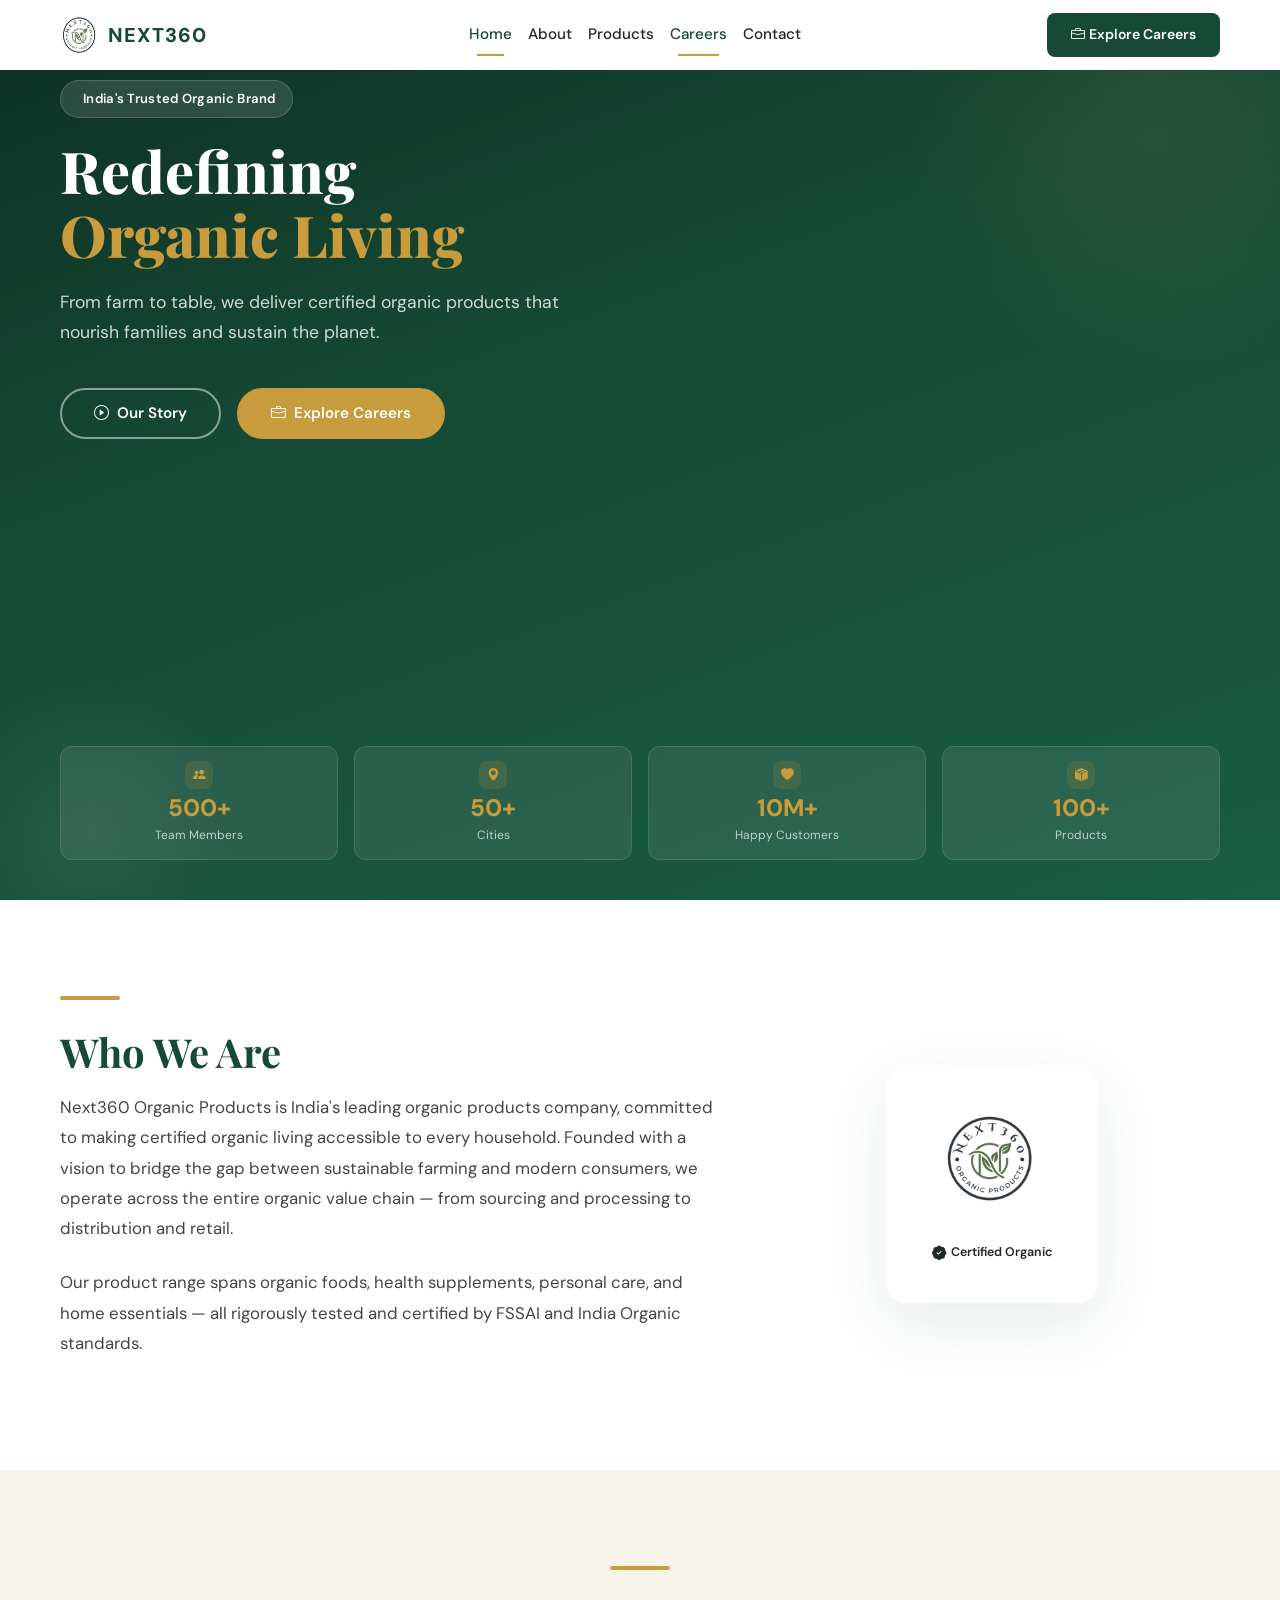
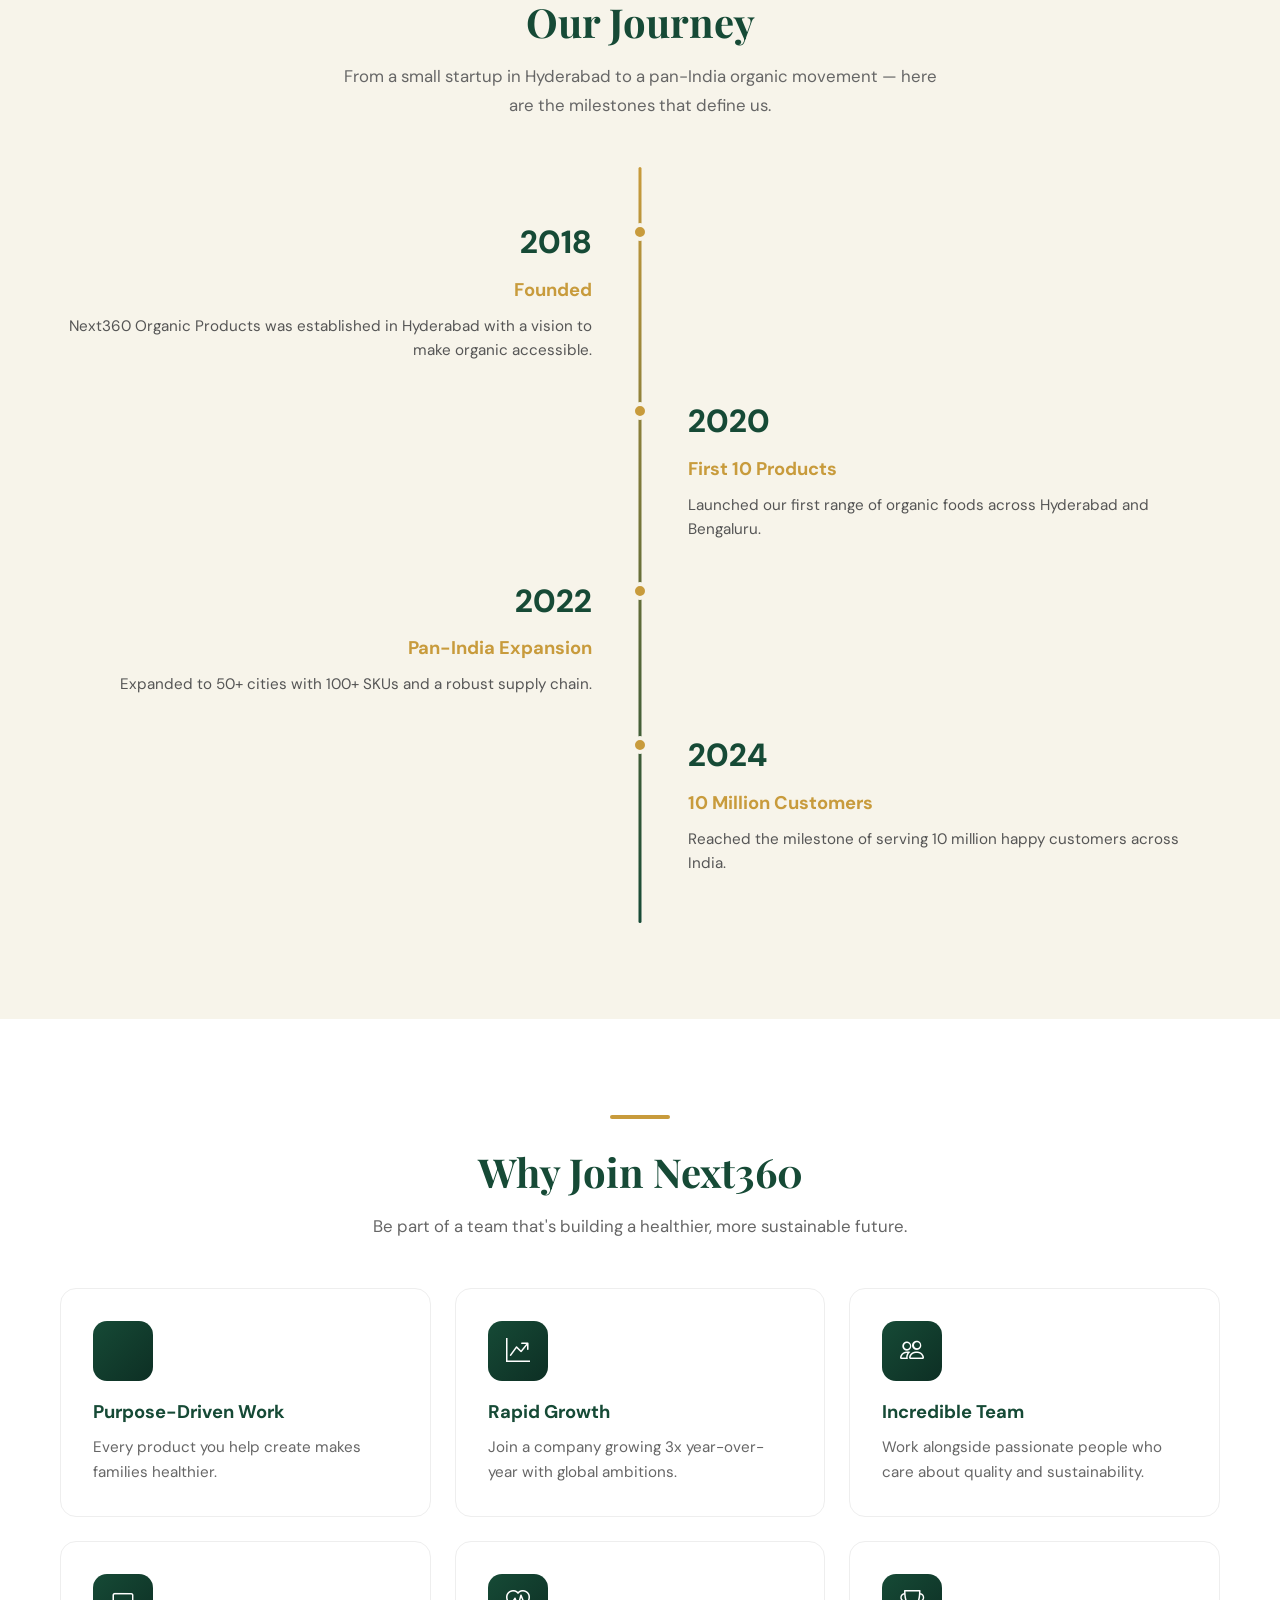
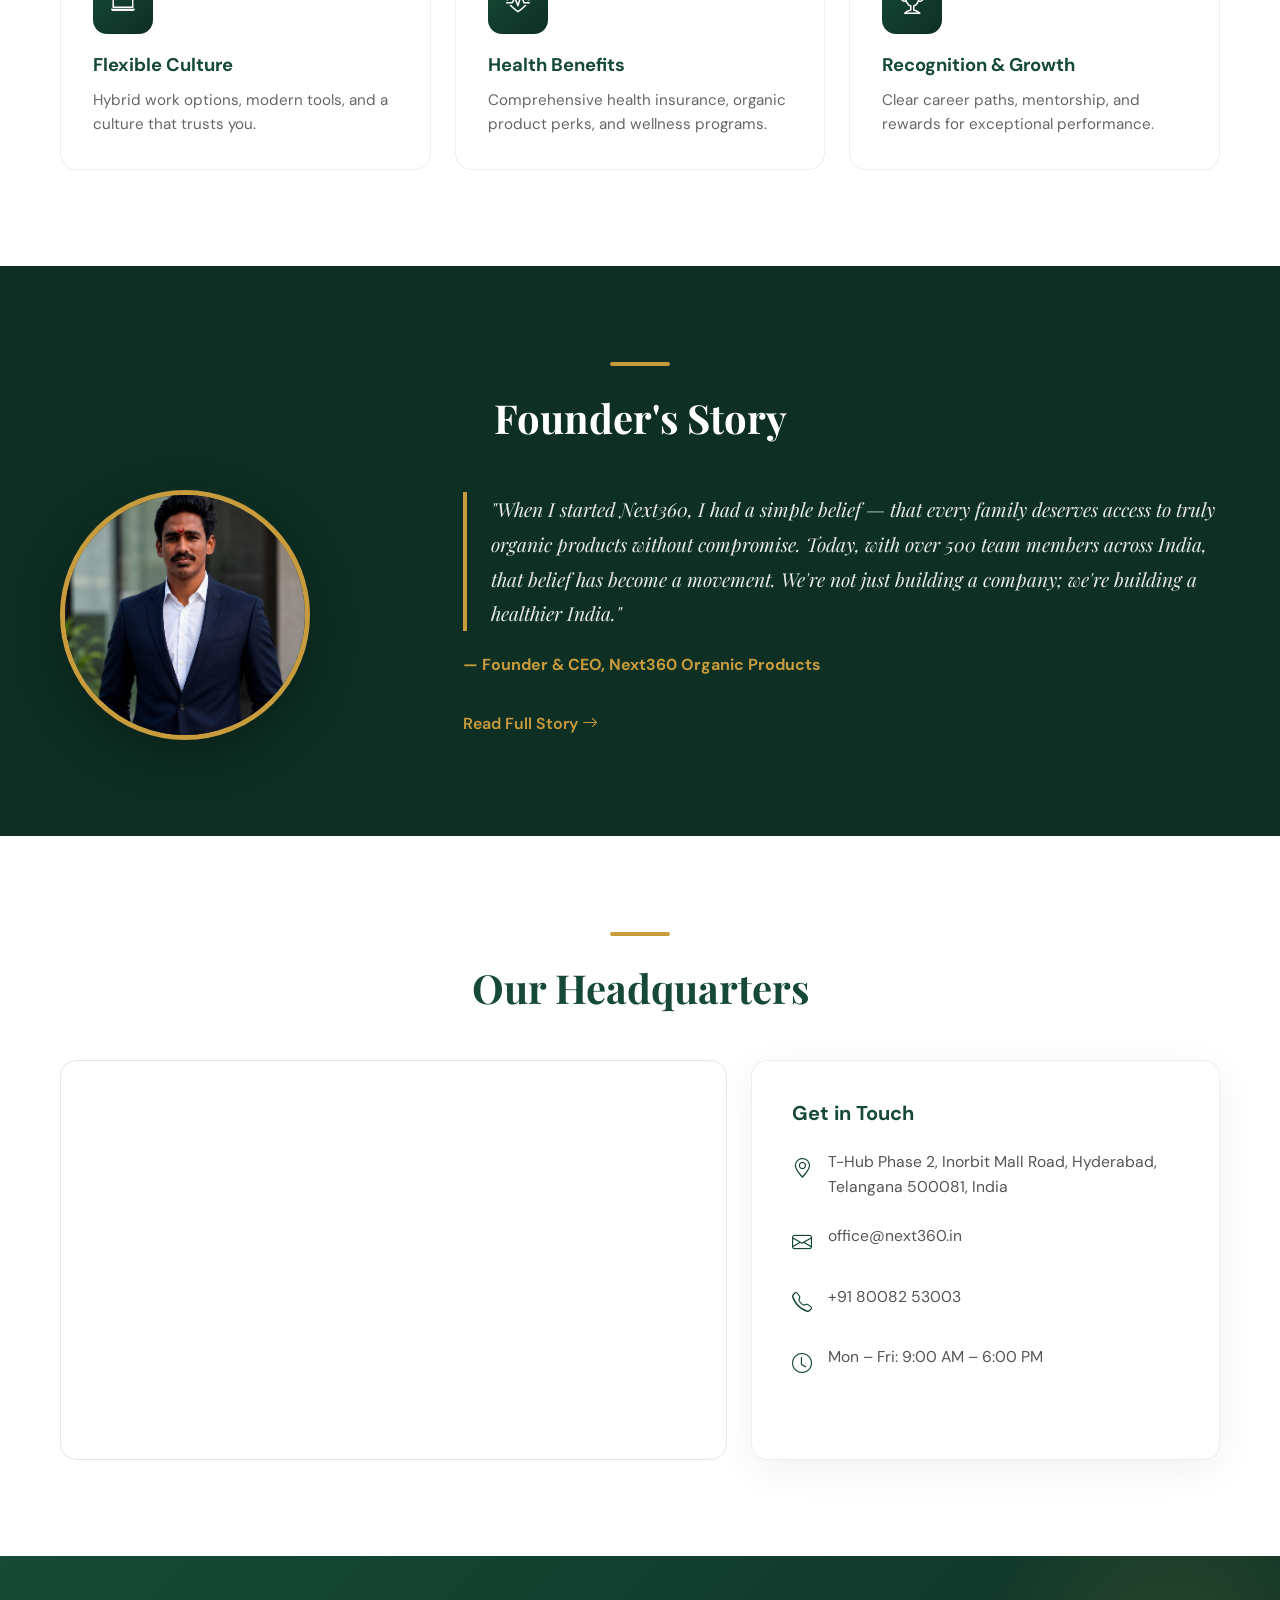
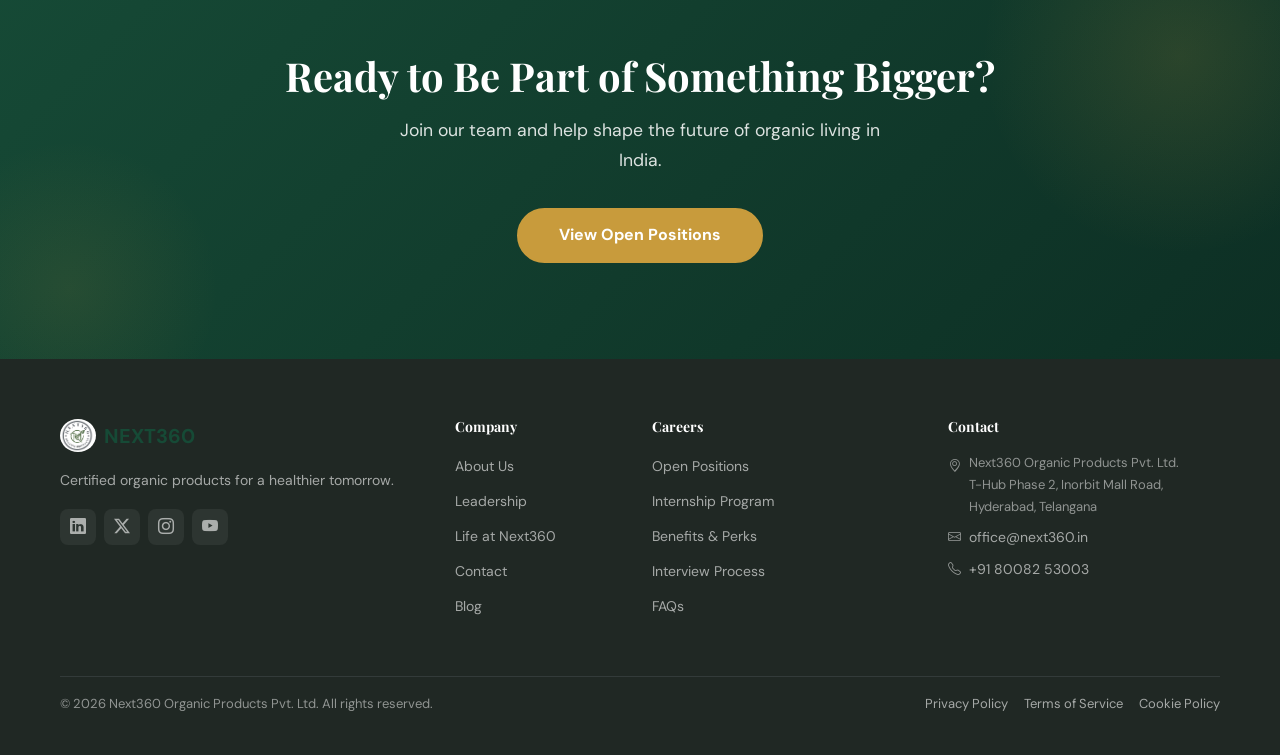
==== commit f7f707db: "fix: reduce hero stat card height for compact layout" ====
--- a/home/index.html
+++ b/home/index.html
@@ -224,49 +224,49 @@
             position: relative;
             z-index: 2;
             margin-top: auto;
-            padding-bottom: 80px;
+            padding-bottom: 40px;
         }
 
         .stat-card {
             background: rgba(255,255,255,0.08);
             border: 1px solid rgba(255,255,255,0.12);
-            border-radius: 16px;
-            padding: 1.5rem 1rem;
+            border-radius: 12px;
+            padding: 0.85rem 0.75rem;
             text-align: center;
             transition: transform 0.3s ease, background 0.3s ease;
         }
 
         .stat-card:hover {
-            transform: translateY(-4px);
+            transform: translateY(-3px);
             background: rgba(255,255,255,0.14);
         }
 
         .stat-card .stat-number {
             font-family: 'DM Sans', sans-serif;
             font-weight: 800;
-            font-size: 1.8rem;
+            font-size: 1.5rem;
             color: var(--nx-gold);
             display: block;
             line-height: 1.2;
         }
 
         .stat-card .stat-label {
-            font-size: 0.82rem;
+            font-size: 0.75rem;
             color: rgba(255,255,255,0.7);
-            margin-top: 0.25rem;
+            margin-top: 0.15rem;
             display: block;
         }
 
         .stat-icon {
-            width: 36px;
-            height: 36px;
-            border-radius: 10px;
+            width: 28px;
+            height: 28px;
+            border-radius: 8px;
             background: rgba(200,155,60,0.15);
             display: inline-flex;
             align-items: center;
             justify-content: center;
-            margin-bottom: 0.5rem;
-            font-size: 0.95rem;
+            margin-bottom: 0.3rem;
+            font-size: 0.8rem;
             color: var(--nx-gold);
         }
 
@@ -960,15 +960,15 @@
             }
 
             .hero-stats {
-                padding-bottom: 40px;
+                padding-bottom: 24px;
             }
 
             .stat-card {
-                padding: 1rem 0.75rem;
+                padding: 0.6rem 0.5rem;
             }
 
             .stat-card .stat-number {
-                font-size: 1.4rem;
+                font-size: 1.2rem;
             }
 
             .ceo-image {
